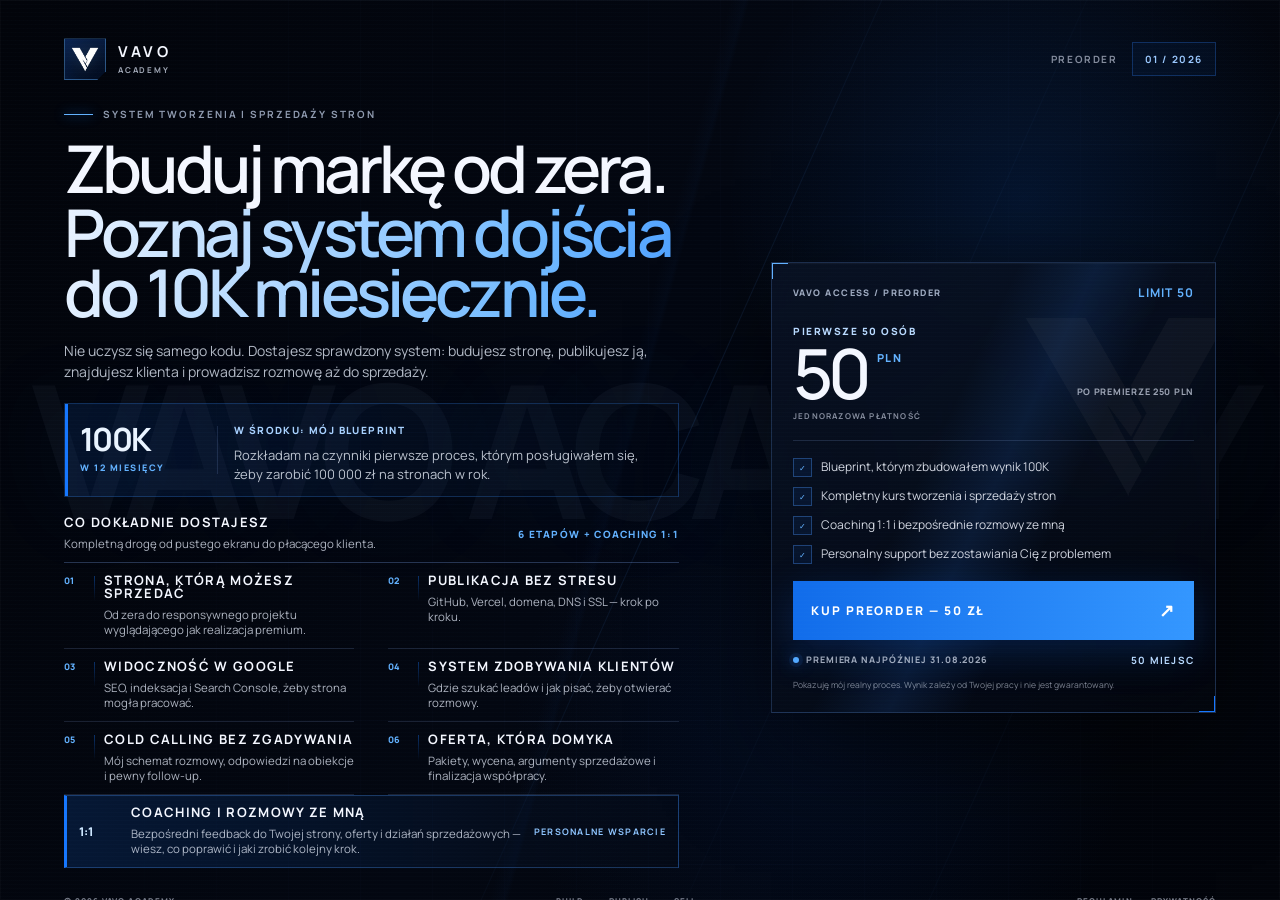
==== index.html @ e1d02b25 "Add files via upload" ====
<!DOCTYPE html>
<html lang="pl">
  <head>
    <meta charset="utf-8">
    <meta name="viewport" content="width=device-width, initial-scale=1, viewport-fit=cover">
    <meta name="theme-color" content="#02040a">
    <meta name="description" content="Zbuduj markę od zera. Kompletny system tworzenia stron, pozyskiwania klientów i sprzedaży z coachingiem 1:1.">
    <meta property="og:title" content="Vavo Academy — system tworzenia i sprzedaży stron">
    <meta property="og:description" content="Blueprint 100K, tworzenie stron, klienci, cold calling, sprzedaż oraz coaching 1:1 ze mną.">
    <meta property="og:type" content="website">
    <meta property="og:locale" content="pl_PL">
    <meta property="og:site_name" content="Vavo Academy">
    <meta property="og:url" content="https://vavoacademy.pl/">
    <meta property="og:image" content="https://vavoacademy.pl/vavo-logo-white.png">
    <link rel="canonical" href="https://vavoacademy.pl/">
    <link rel="icon" href="vavo-logo-white.png" type="image/png">
    <link rel="manifest" href="site.webmanifest">
    <link rel="preload" href="vavo-logo-white.png" as="image" type="image/png">
    <link rel="preconnect" href="https://fonts.googleapis.com">
    <link rel="preconnect" href="https://fonts.gstatic.com" crossorigin>
    <link href="https://fonts.googleapis.com/css2?family=Manrope:wght@400;500;600;700;800&family=Space+Grotesk:wght@500;600;700&display=swap" rel="stylesheet">
    <link rel="stylesheet" href="style.css?v=8">
    <title>Vavo Academy — system tworzenia i sprzedaży stron</title>
    <script type="application/ld+json">
      {
        "@context": "https://schema.org",
        "@type": "Course",
        "name": "Vavo Academy — system tworzenia i sprzedaży stron",
        "description": "Kurs tworzenia stron internetowych, publikacji, domen, SEO, pozyskiwania klientów, cold callingu i sprzedaży z coachingiem 1:1.",
        "provider": {"@type": "Organization", "name": "Vavo Academy", "url": "https://vavoacademy.pl/"},
        "offers": {
          "@type": "Offer",
          "price": "50",
          "priceCurrency": "PLN",
          "availability": "https://schema.org/LimitedAvailability",
          "url": "https://buy.stripe.com/3cIeVd1qnbiU3ey0c0dby00"
        }
      }
    </script>
  </head>
  <body>
    <main class="landing">
      <div class="bg-word" aria-hidden="true">VAVO ACADEMY</div>
      <div class="tech-grid" aria-hidden="true"></div>
      <div class="scanlines" aria-hidden="true"></div>
      <div class="beams" aria-hidden="true"><i></i><i></i><i></i></div>

      <header class="topbar enter enter-1">
        <a class="brand" href="#" aria-label="Vavo Academy — strona główna">
          <span class="brand-mark"><img src="vavo-logo-white.png" alt=""></span>
          <span class="brand-copy">
            <strong>VAVO</strong>
            <small>ACADEMY</small>
          </span>
        </a>
        <div class="edition"><span>PREORDER</span><strong>01 / 2026</strong></div>
      </header>

      <section class="hero-grid">
        <div class="hero-copy">
          <p class="eyebrow enter enter-2"><span></span> SYSTEM TWORZENIA I SPRZEDAŻY STRON</p>
          <h1 class="enter enter-3">
            Zbuduj markę od zera.
            <em>Poznaj system dojścia do 10K miesięcznie.</em>
          </h1>
          <p class="lead enter enter-4">
            Nie uczysz się samego kodu. Dostajesz sprawdzony system: budujesz stronę,
            publikujesz ją, znajdujesz klienta i prowadzisz rozmowę aż do sprzedaży.
          </p>

          <div class="blueprint enter enter-5">
            <div class="blueprint-number"><strong>100K</strong><span>W 12 MIESIĘCY</span></div>
            <div class="blueprint-copy">
              <span>W ŚRODKU: MÓJ BLUEPRINT</span>
              <p>Rozkładam na czynniki pierwsze proces, którym posługiwałem się, żeby zarobić 100 000 zł na stronach w rok.</p>
            </div>
          </div>

          <section class="curriculum enter enter-6" aria-label="Dokładny zakres kursu">
            <div class="curriculum-head">
              <div><strong>CO DOKŁADNIE DOSTAJESZ</strong><p>Kompletną drogę od pustego ekranu do płacącego klienta.</p></div>
              <span>6 ETAPÓW + COACHING 1:1</span>
            </div>
            <div class="curriculum-list">
              <article><span>01</span><div><strong>STRONA, KTÓRĄ MOŻESZ SPRZEDAĆ</strong><p>Od zera do responsywnego projektu wyglądającego jak realizacja premium.</p></div></article>
              <article><span>02</span><div><strong>PUBLIKACJA BEZ STRESU</strong><p>GitHub, Vercel, domena, DNS i SSL — krok po kroku.</p></div></article>
              <article><span>03</span><div><strong>WIDOCZNOŚĆ W GOOGLE</strong><p>SEO, indeksacja i Search Console, żeby strona mogła pracować.</p></div></article>
              <article><span>04</span><div><strong>SYSTEM ZDOBYWANIA KLIENTÓW</strong><p>Gdzie szukać leadów i jak pisać, żeby otwierać rozmowy.</p></div></article>
              <article><span>05</span><div><strong>COLD CALLING BEZ ZGADYWANIA</strong><p>Mój schemat rozmowy, odpowiedzi na obiekcje i pewny follow-up.</p></div></article>
              <article><span>06</span><div><strong>OFERTA, KTÓRA DOMYKA</strong><p>Pakiety, wycena, argumenty sprzedażowe i finalizacja współpracy.</p></div></article>
              <article class="coaching"><span>1:1</span><div><strong>COACHING I ROZMOWY ZE MNĄ</strong><p>Bezpośredni feedback do Twojej strony, oferty i działań sprzedażowych — wiesz, co poprawić i jaki zrobić kolejny krok.</p></div><b>PERSONALNE WSPARCIE</b></article>
            </div>
          </section>
        </div>

        <aside class="offer enter enter-4" aria-label="Oferta preorderowa Vavo Academy">
          <div class="offer-corner offer-corner-tl"></div>
          <div class="offer-corner offer-corner-br"></div>
          <div class="offer-head"><span>VAVO ACCESS / PREORDER</span><strong>LIMIT 50</strong></div>
          <div class="price">
            <p>PIERWSZE 50 OSÓB</p>
            <div><strong>50</strong><span>PLN</span><span class="regular-price">PO PREMIERZE 250 PLN</span></div>
            <small>JEDNORAZOWA PŁATNOŚĆ</small>
          </div>
          <ul class="included">
            <li><span>✓</span><p>Blueprint, którym zbudowałem wynik 100K</p></li>
            <li><span>✓</span><p>Kompletny kurs tworzenia i sprzedaży stron</p></li>
            <li><span>✓</span><p>Coaching 1:1 i bezpośrednie rozmowy ze mną</p></li>
            <li><span>✓</span><p>Personalny support bez zostawiania Cię z problemem</p></li>
          </ul>
          <a class="buy-button" href="https://buy.stripe.com/3cIeVd1qnbiU3ey0c0dby00" rel="noopener">
            <span>KUP PREORDER — 50 ZŁ</span><i aria-hidden="true">↗</i>
          </a>
          <div class="launch"><p><span></span> PREMIERA NAJPÓŹNIEJ 31.08.2026</p><strong>50 MIEJSC</strong></div>
          <p class="result-note">Pokazuję mój realny proces. Wynik zależy od Twojej pracy i nie jest gwarantowany.</p>
        </aside>
      </section>

      <footer class="footer enter enter-6">
        <p>© 2026 VAVO ACADEMY</p>
        <p class="footer-center">BUILD <span>·</span> PUBLISH <span>·</span> SELL</p>
        <nav aria-label="Informacje prawne">
          <a href="regulamin.html">REGULAMIN</a>
          <a href="polityka-prywatnosci.html">PRYWATNOŚĆ</a>
        </nav>
      </footer>
    </main>
  </body>
</html>
---- style.css ----
:root {
  --font-geist-sans: "Manrope";
  --font-geist-mono: "Space Grotesk";
  --black: #02040a;
  --panel: rgba(6, 12, 25, 0.76);
  --white: #f4f7ff;
  --muted: rgba(225, 233, 249, 0.58);
  --line: rgba(151, 185, 255, 0.15);
  --blue: #1677ff;
  --blue-light: #63b2ff;
  --ease: cubic-bezier(.2,.8,.2,1);
}

* { box-sizing: border-box; }

html,
body {
  width: 100%;
  min-height: 100%;
  margin: 0;
  background: var(--black);
}

body {
  overflow: hidden;
  color: var(--white);
  font-family: var(--font-geist-sans), Arial, sans-serif;
  -webkit-font-smoothing: antialiased;
}

a { color: inherit; text-decoration: none; }

.landing {
  position: relative;
  isolation: isolate;
  width: 100%;
  height: 100vh;
  height: 100svh;
  min-height: 640px;
  padding: clamp(20px, 3vw, 42px) clamp(22px, 5vw, 88px) clamp(16px, 2.4vw, 34px);
  display: grid;
  grid-template-rows: auto 1fr auto;
  overflow: hidden;
  background:
    radial-gradient(circle at 80% 22%, rgba(22,119,255,.13), transparent 24%),
    radial-gradient(circle at 64% 82%, rgba(8,61,159,.12), transparent 28%),
    linear-gradient(115deg, #02040a 0%, #030711 48%, #02040a 100%);
}

.landing::before {
  content: "";
  position: absolute;
  z-index: -3;
  inset: 0;
  opacity: .3;
  background: linear-gradient(105deg, transparent 48%, rgba(28,118,255,.09) 49%, transparent 49.3%);
}

.landing::after {
  content: "";
  position: absolute;
  z-index: 8;
  inset: 0;
  pointer-events: none;
  border: 1px solid rgba(255,255,255,.025);
}

.bg-word {
  position: absolute;
  z-index: -4;
  left: 50%;
  top: 50%;
  width: 110%;
  transform: translate(-50%,-51%);
  color: rgba(214,228,255,.038);
  font: 700 min(14.5vw, 275px)/.8 var(--font-geist-sans), sans-serif;
  letter-spacing: -.08em;
  text-align: center;
  white-space: nowrap;
  text-shadow: 0 0 90px rgba(37,124,255,.08);
  animation: bgDrift 12s ease-in-out infinite alternate;
  pointer-events: none;
}

.tech-grid,
.scanlines,
.beams {
  position: absolute;
  inset: 0;
  pointer-events: none;
}

.tech-grid {
  z-index: -5;
  opacity: .17;
  background-image:
    linear-gradient(rgba(111,161,255,.08) 1px, transparent 1px),
    linear-gradient(90deg, rgba(111,161,255,.08) 1px, transparent 1px);
  background-size: 72px 72px;
  mask-image: linear-gradient(90deg, transparent, #000 23%, #000 89%, transparent);
}

.scanlines {
  z-index: 6;
  opacity: .035;
  background: repeating-linear-gradient(0deg, transparent 0, transparent 3px, #7db7ff 4px);
}

.beams { z-index: -2; overflow: hidden; }
.beams i {
  position: absolute;
  display: block;
  width: 1px;
  height: 155%;
  top: -30%;
  background: linear-gradient(180deg, transparent, rgba(74,153,255,.6), transparent);
  transform: rotate(24deg);
  opacity: .2;
  animation: beamMove 8s linear infinite;
}
.beams i:nth-child(1) { left: 54%; }
.beams i:nth-child(2) { left: 70%; animation-delay: -3s; opacity: .1; }
.beams i:nth-child(3) { left: 89%; animation-delay: -5s; opacity: .14; }

.topbar,
.footer {
  position: relative;
  z-index: 10;
  display: flex;
  align-items: center;
  justify-content: space-between;
}

.brand {
  display: grid;
  grid-template-columns: 42px auto;
  grid-template-rows: 1fr 1fr;
  column-gap: 12px;
  align-items: center;
}

.brand-mark {
  grid-row: 1 / 3;
  width: 42px;
  height: 42px;
  display: grid;
  place-items: center;
  border: 1px solid rgba(99,178,255,.42);
  background: linear-gradient(145deg, rgba(36,116,255,.22), rgba(2,4,10,.3));
  clip-path: polygon(0 0, 100% 0, 100% 78%, 78% 100%, 0 100%);
  box-shadow: inset 0 0 22px rgba(26,113,255,.14);
}
.brand-mark img {
  width: 76%;
  height: 76%;
  object-fit: contain;
  filter: drop-shadow(0 0 8px rgba(115,185,255,.25));
}

.brand-copy { display: contents; }
.brand-copy strong { align-self: end; font-size: 15px; line-height: 1; letter-spacing: .24em; }
.brand-copy small { align-self: start; padding-top: 5px; color: rgba(225,233,249,.72); font-size: 8px; font-weight: 700; letter-spacing: .22em; }

.edition { display: flex; align-items: center; gap: 14px; font-size: 10px; font-weight: 700; letter-spacing: .16em; }
.edition span { color: var(--muted); }
.edition strong { padding: 9px 12px; border: 1px solid rgba(49,135,255,.28); background: rgba(15,76,173,.08); color: #9bc9ff; }

.hero-grid {
  position: relative;
  z-index: 4;
  align-self: center;
  width: 100%;
  max-width: 1580px;
  margin: 0 auto;
  padding: clamp(16px, 3vh, 38px) 0;
  display: grid;
  grid-template-columns: minmax(0, 1fr) minmax(370px, 445px);
  gap: clamp(45px, 7.2vw, 120px);
  align-items: center;
}

.hero-copy { max-width: 960px; }

.eyebrow {
  margin: 0 0 clamp(12px, 1.8vh, 19px);
  display: flex;
  align-items: center;
  gap: 10px;
  color: rgba(213,228,255,.67);
  font-size: 10px;
  font-weight: 700;
  letter-spacing: .19em;
}
.eyebrow span { width: 29px; height: 1px; background: var(--blue-light); box-shadow: 0 0 12px var(--blue); }

h1 {
  max-width: 920px;
  margin: 0;
  font-size: clamp(48px, 5.15vw, 83px);
  font-weight: 580;
  line-height: .91;
  letter-spacing: -.058em;
}

h1 em {
  display: block;
  margin-top: 4px;
  color: transparent;
  font-style: normal;
  background: linear-gradient(102deg, #eaf3ff 0%, #70b9ff 43%, #1677ff 78%, #82c2ff 100%);
  background-size: 180% 100%;
  background-clip: text;
  -webkit-background-clip: text;
  animation: titleShift 6s ease-in-out infinite;
}

.lead {
  max-width: 685px;
  margin: clamp(14px, 2vh, 22px) 0 0;
  color: rgba(232,239,252,.77);
  font-size: clamp(14px, .95vw, 16px);
  line-height: 1.55;
}

.blueprint {
  max-width: 770px;
  margin-top: clamp(14px, 2.2vh, 23px);
  padding: 13px 15px;
  display: grid;
  grid-template-columns: 138px 1fr;
  align-items: center;
  border: 1px solid rgba(57,141,255,.24);
  background: linear-gradient(90deg, rgba(18,80,174,.16), rgba(2,4,10,.22));
  box-shadow: inset 3px 0 0 var(--blue);
}

.blueprint-number { padding-right: 15px; border-right: 1px solid var(--line); }
.blueprint-number strong { display: block; color: #eaf4ff; font-size: 32px; line-height: .85; letter-spacing: -.05em; }
.blueprint-number span { display: block; margin-top: 7px; color: var(--blue-light); font-size: 9px; font-weight: 800; letter-spacing: .17em; }
.blueprint-copy { padding-left: 16px; }
.blueprint-copy > span { color: #a9d2ff; font-size: 10px; font-weight: 800; letter-spacing: .14em; }
.blueprint-copy p { margin: 7px 0 0; color: rgba(236,242,253,.79); font-size: 13px; line-height: 1.45; }

.curriculum {
  max-width: 820px;
  margin-top: clamp(13px, 2.1vh, 22px);
}

.curriculum-head {
  padding-bottom: 10px;
  display: flex;
  align-items: center;
  justify-content: space-between;
  gap: 15px;
  border-bottom: 1px solid rgba(132,177,255,.28);
}
.curriculum-head strong { font-size: 12px; letter-spacing: .14em; }
.curriculum-head p { margin: 5px 0 0; color: rgba(229,236,249,.66); font-size: 10.5px; line-height: 1.35; }
.curriculum-head span { color: var(--blue-light); font-size: 10px; font-weight: 800; letter-spacing: .13em; }

.curriculum-list {
  display: grid;
  grid-template-columns: repeat(2, 1fr);
  column-gap: 34px;
}

.curriculum article {
  min-height: 57px;
  padding: 11px 0 10px;
  display: grid;
  grid-template-columns: 30px 1fr;
  gap: 10px;
  align-items: start;
  border-bottom: 1px solid var(--line);
  transition: padding .3s var(--ease), border-color .3s ease;
}
.curriculum article:hover { padding-left: 7px; border-color: rgba(99,178,255,.42); }
.curriculum article > span { color: var(--blue-light); font-size: 9px; font-weight: 800; }
.curriculum article div { position: relative; }
.curriculum article div::before { content: ""; position: absolute; left: -10px; top: 2px; width: 1px; height: 25px; background: linear-gradient(var(--blue), transparent); opacity: .38; }
.curriculum strong { display: block; font-size: 13px; line-height: 1; letter-spacing: .1em; }
.curriculum p { margin: 7px 0 0; color: rgba(229,236,249,.75); font-size: 11.5px; line-height: 1.35; }

.curriculum .coaching {
  grid-column: 1 / -1;
  min-height: 62px;
  grid-template-columns: 42px minmax(0,1fr) auto;
  align-items: center;
  padding: 10px 12px;
  border: 1px solid rgba(78,154,255,.3);
  border-left: 3px solid var(--blue);
  background: linear-gradient(90deg, rgba(18,94,207,.2), rgba(4,9,19,.14));
}
.curriculum .coaching:hover { padding-left: 18px; }
.curriculum .coaching > span { color: #cde7ff; font-size: 12px; }
.curriculum .coaching div::before { display: none; }
.curriculum .coaching p { max-width: 575px; }
.curriculum .coaching b { color: #8fc5ff; font-size: 9px; letter-spacing: .14em; white-space: nowrap; }

.offer {
  position: relative;
  width: 100%;
  padding: 21px;
  overflow: hidden;
  border: 1px solid rgba(103,164,255,.23);
  background: linear-gradient(145deg, rgba(9,18,36,.89), rgba(3,6,14,.75));
  box-shadow: 0 38px 100px rgba(0,0,0,.52), inset 0 1px 0 rgba(255,255,255,.035);
  backdrop-filter: blur(22px);
}

.offer::before {
  content: "";
  position: absolute;
  inset: -50% -30%;
  background: linear-gradient(115deg, transparent 43%, rgba(47,133,255,.12) 50%, transparent 57%);
  animation: cardScan 6s ease-in-out infinite;
  pointer-events: none;
}

.offer::after {
  content: "";
  position: absolute;
  z-index: -1;
  right: -27px;
  top: 29px;
  width: 230px;
  height: 230px;
  background: url("vavo-logo-white.png") center / contain no-repeat;
  opacity: .035;
  filter: drop-shadow(0 0 28px rgba(71,151,255,.55));
}

.offer-corner { position: absolute; width: 17px; height: 17px; }
.offer-corner-tl { left: -1px; top: -1px; border-left: 2px solid var(--blue-light); border-top: 2px solid var(--blue-light); }
.offer-corner-br { right: -1px; bottom: -1px; border-right: 2px solid var(--blue); border-bottom: 2px solid var(--blue); }

.offer-head { position: relative; display: flex; align-items: center; justify-content: space-between; gap: 12px; }
.offer-head span { color: rgba(218,232,255,.72); font-size: 9px; font-weight: 800; letter-spacing: .16em; }
.offer-head strong { color: var(--blue-light); font-size: 12px; letter-spacing: .1em; }

.price { position: relative; margin-top: 23px; padding-bottom: 19px; border-bottom: 1px solid var(--line); }
.price > p { margin: 0 0 8px; color: #b9daff; font-size: 10px; font-weight: 800; letter-spacing: .15em; }
.price > div { display: flex; align-items: flex-start; }
.price div > strong { font-size: clamp(67px, 5.4vw, 88px); font-weight: 540; line-height: .78; letter-spacing: -.075em; }
.price div > span { margin: 4px 0 0 10px; color: var(--blue-light); font-size: 11px; font-weight: 800; letter-spacing: .13em; }
.price .regular-price { align-self: flex-end; margin: 0 0 2px auto; color: rgba(225,233,249,.67); font-size: 9px; font-weight: 750; letter-spacing: .08em; }
.price > small { display: block; margin-top: 10px; color: rgba(225,233,249,.58); font-size: 8px; font-weight: 700; letter-spacing: .15em; }

.included { position: relative; margin: 17px 0; padding: 0; display: grid; gap: 10px; list-style: none; }
.included li { display: grid; grid-template-columns: 19px 1fr; align-items: center; gap: 9px; }
.included li > span { width: 19px; height: 19px; display: grid; place-items: center; border: 1px solid rgba(74,151,255,.35); background: rgba(22,119,255,.08); color: var(--blue-light); font-size: 8px; }
.included p { margin: 0; color: rgba(239,244,253,.87); font-size: 12px; line-height: 1.4; }

.buy-button {
  position: relative;
  min-height: 59px;
  padding: 0 18px;
  display: flex;
  align-items: center;
  justify-content: space-between;
  overflow: hidden;
  background: linear-gradient(95deg, #116cea, #3497ff);
  box-shadow: 0 12px 42px rgba(16,105,239,.22);
  color: white;
  font-size: 12px;
  font-weight: 800;
  letter-spacing: .16em;
  transition: transform .3s var(--ease), box-shadow .3s ease;
}
.buy-button::before { content: ""; position: absolute; inset: 0; background: linear-gradient(110deg, transparent 25%, rgba(255,255,255,.42) 48%, transparent 68%); transform: translateX(-130%); animation: buttonShine 4s 2.8s ease-in-out infinite; }
.buy-button span,
.buy-button i { position: relative; z-index: 1; }
.buy-button i { font-style: normal; font-size: 18px; transition: transform .3s var(--ease); }
.buy-button:hover,
.buy-button:focus-visible { transform: translateY(-2px); box-shadow: 0 17px 50px rgba(16,105,239,.35); outline: none; }
.buy-button:hover i { transform: translate(3px,-3px); }

.launch { position: relative; margin-top: 13px; display: flex; align-items: center; justify-content: space-between; gap: 12px; }
.launch p { margin: 0; display: flex; align-items: center; gap: 7px; color: rgba(225,233,249,.7); font-size: 9px; font-weight: 750; letter-spacing: .1em; }
.launch p span { width: 6px; height: 6px; border-radius: 50%; background: #53a9ff; box-shadow: 0 0 0 4px rgba(45,136,255,.09), 0 0 16px rgba(45,136,255,.7); animation: livePulse 1.7s ease-in-out infinite; }
.launch > strong { color: #b8daff; font-size: 10px; letter-spacing: .12em; }
.result-note { position: relative; margin: 12px 0 0; color: rgba(225,233,249,.55); font-size: 8.5px; line-height: 1.45; }

.footer { color: rgba(225,233,249,.57); font-size: 8px; font-weight: 750; letter-spacing: .13em; }
.footer p { margin: 0; }
.footer-center span { margin: 0 8px; color: #4a9cff; }
.footer nav { display: flex; gap: 18px; }
.footer a { transition: color .25s ease; }
.footer a:hover { color: #a9d2ff; }

.enter { opacity: 0; transform: translateY(18px); animation: enter .9s var(--ease) forwards; }
.enter-1 { animation-delay: .04s; }
.enter-2 { animation-delay: .1s; }
.enter-3 { animation-delay: .16s; }
.enter-4 { animation-delay: .22s; }
.enter-5 { animation-delay: .28s; }
.enter-6 { animation-delay: .34s; }

@keyframes enter { to { opacity: 1; transform: translateY(0); } }
@keyframes bgDrift { to { transform: translate(-49%,-52%) scale(1.02); } }
@keyframes beamMove { 50% { transform: translateX(60px) rotate(24deg); opacity: .34; } }
@keyframes titleShift { 50% { background-position: 100% 0; } }
@keyframes cardScan { 0%,35% { transform: translateX(-45%); } 75%,100% { transform: translateX(45%); } }
@keyframes buttonShine { 0%,55% { transform: translateX(-130%); } 82%,100% { transform: translateX(130%); } }
@keyframes livePulse { 50% { transform: scale(.72); opacity: .48; } }

@media (max-width: 1080px) {
  .hero-grid { grid-template-columns: minmax(0,1fr) minmax(340px,400px); gap: 40px; }
  h1 { font-size: clamp(46px,5.5vw,67px); }
}

@media (max-width: 760px) {
  body { overflow: hidden; }
  .landing { min-height: 620px; padding: 15px 15px 10px; }
  .bg-word { top: 43%; font-size: 25vw; white-space: normal; line-height: .72; }
  .tech-grid { background-size: 46px 46px; }
  .brand { grid-template-columns: 32px auto; column-gap: 8px; }
  .brand-mark { width: 32px; height: 32px; font-size: 16px; }
  .brand-copy strong { font-size: 12px; }
  .brand-copy small { padding-top: 3px; font-size: 5px; }
  .edition { font-size: 6px; gap: 7px; }
  .edition span { display: none; }
  .edition strong { padding: 6px 7px; }
  .hero-grid { align-self: stretch; padding: 7px 0 6px; grid-template-columns: 1fr; grid-template-rows: minmax(0,1fr) auto; gap: 7px; }
  .hero-copy { align-self: center; }
  .eyebrow { margin-bottom: 6px; gap: 7px; font-size: 5px; }
  .eyebrow span { width: 17px; }
  h1 { max-width: 590px; font-size: clamp(31px,8.9vw,43px); line-height: .92; }
  h1 em { margin-top: 2px; }
  .lead { margin-top: 7px; font-size: 8px; line-height: 1.35; }
  .blueprint { margin-top: 7px; padding: 6px 8px; grid-template-columns: 83px 1fr; box-shadow: inset 2px 0 0 var(--blue); }
  .blueprint-number { padding-right: 8px; }
  .blueprint-number strong { font-size: 22px; }
  .blueprint-number span { margin-top: 4px; font-size: 4px; }
  .blueprint-copy { padding-left: 9px; }
  .blueprint-copy > span { font-size: 4px; }
  .blueprint-copy p { margin-top: 3px; font-size: 6px; line-height: 1.3; }
  .curriculum { margin-top: 7px; }
  .curriculum-head { padding-bottom: 5px; }
  .curriculum-head strong { font-size: 6px; }
  .curriculum-head p { margin-top: 3px; font-size: 5px; }
  .curriculum-head span { font-size: 5px; }
  .curriculum-list { column-gap: 13px; }
  .curriculum article { min-height: 42px; padding: 6px 0 5px; grid-template-columns: 17px 1fr; gap: 5px; }
  .curriculum article > span { font-size: 5px; }
  .curriculum article div::before { left: -5px; height: 17px; }
  .curriculum strong { font-size: 6px; }
  .curriculum p { margin-top: 4px; font-size: 5px; }
  .curriculum .coaching { min-height: 34px; padding: 5px 6px; grid-template-columns: 25px 1fr auto; }
  .curriculum .coaching:hover { padding-left: 8px; }
  .curriculum .coaching > span { font-size: 6px; }
  .curriculum .coaching p { margin-top: 3px; font-size: 5px; line-height: 1.25; }
  .curriculum .coaching b { font-size: 4px; }
  .offer { padding: 10px; display: grid; grid-template-columns: 91px 1fr; grid-template-rows: auto auto auto; column-gap: 10px; }
  .offer-head { grid-column: 1 / 3; margin-bottom: 6px; }
  .offer-head span { font-size: 5px; }
  .offer-head strong { font-size: 7px; }
  .price { grid-row: 2 / 4; margin: 0; padding: 3px 9px 0 0; border-right: 1px solid var(--line); border-bottom: 0; }
  .price > p { margin-bottom: 4px; font-size: 5px; }
  .price div > strong { font-size: 46px; }
  .price div > span { margin: 2px 0 0 4px; font-size: 6px; }
  .price .regular-price { display: none; }
  .price > small { margin-top: 5px; font-size: 4px; }
  .included { margin: 0 0 6px; gap: 4px; }
  .included li { grid-template-columns: 12px 1fr; gap: 5px; }
  .included li > span { width: 12px; height: 12px; font-size: 5px; }
  .included p { font-size: 5px; }
  .buy-button { min-height: 35px; padding: 0 9px; font-size: 6px; }
  .buy-button i { font-size: 13px; }
  .launch { grid-column: 1 / 3; margin-top: 7px; }
  .launch p { font-size: 4px; }
  .launch > strong { font-size: 5px; }
  .result-note { display: none; }
  .footer { font-size: 4px; }
  .footer-center { display: none; }
  .footer nav { gap: 10px; }
}

@media (max-width: 380px) {
  .landing { padding-left: 11px; padding-right: 11px; }
  h1 { font-size: 30px; }
  .lead { font-size: 7px; }
}

@media (max-height: 700px) and (min-width: 761px) {
  .landing { padding-top: 19px; padding-bottom: 14px; }
  .hero-grid { padding: 10px 0; }
  h1 { font-size: clamp(43px,4.8vw,62px); }
  .lead { margin-top: 10px; }
  .blueprint { margin-top: 10px; padding-top: 9px; padding-bottom: 9px; }
  .curriculum { margin-top: 9px; }
  .curriculum article { min-height: 47px; padding-top: 7px; padding-bottom: 7px; }
  .offer { padding: 17px; }
  .price { margin-top: 15px; padding-bottom: 13px; }
  .price div > strong { font-size: 66px; }
  .included { margin: 12px 0; gap: 7px; }
  .buy-button { min-height: 49px; }
}

@media (prefers-reduced-motion: reduce) {
  *, *::before, *::after { animation-duration: .01ms !important; animation-iteration-count: 1 !important; transition-duration: .01ms !important; }
  .enter { opacity: 1; transform: none; }
}
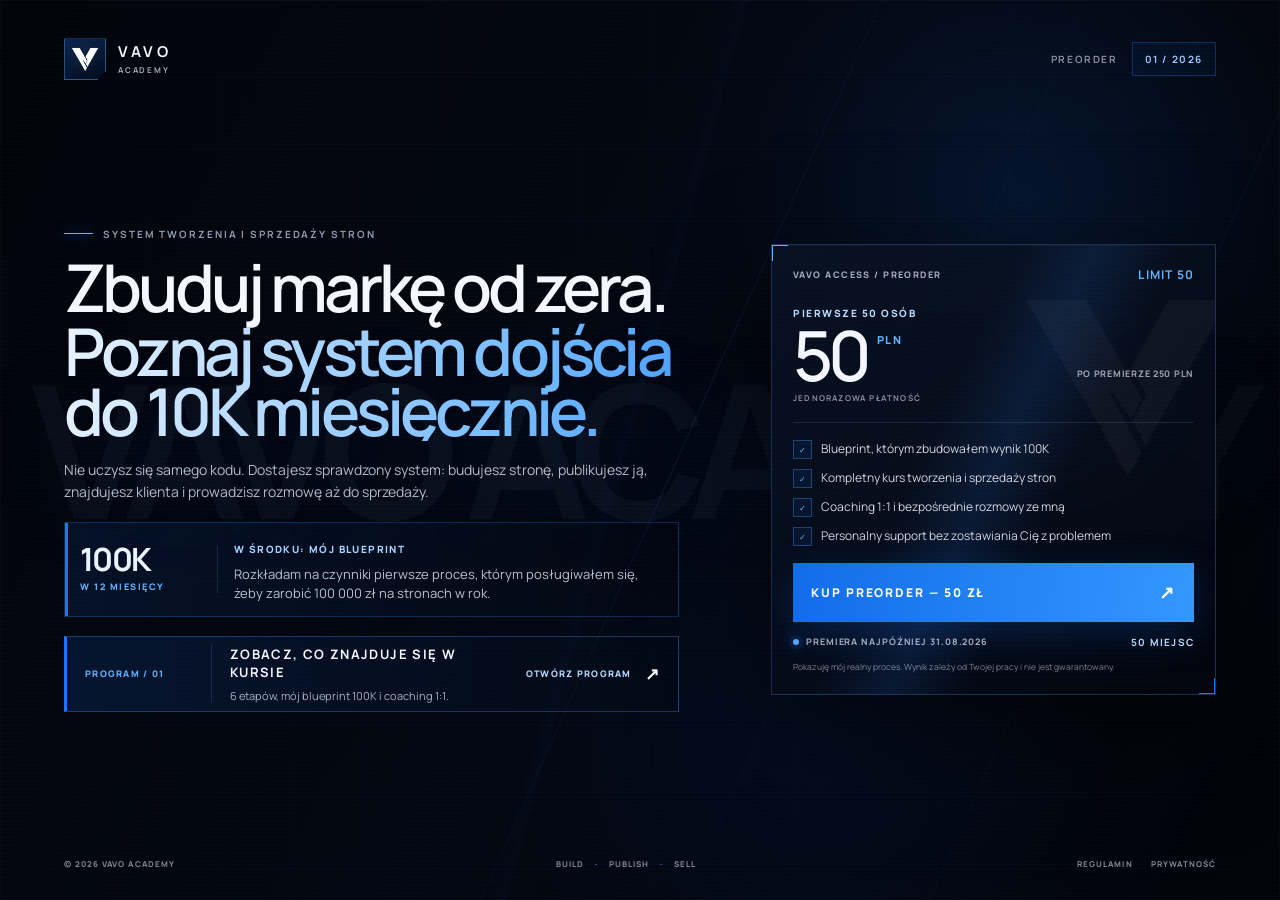
==== commit c98bdfca: "Add files via upload" ====
--- a/index.html
+++ b/index.html
@@ -19,7 +19,8 @@
     <link rel="preconnect" href="https://fonts.googleapis.com">
     <link rel="preconnect" href="https://fonts.gstatic.com" crossorigin>
     <link href="https://fonts.googleapis.com/css2?family=Manrope:wght@400;500;600;700;800&family=Space+Grotesk:wght@500;600;700&display=swap" rel="stylesheet">
-    <link rel="stylesheet" href="style.css?v=8">
+    <link rel="stylesheet" href="style.css?v=9">
+    <script src="script.js?v=1" defer></script>
     <title>Vavo Academy — system tworzenia i sprzedaży stron</title>
     <script type="application/ld+json">
       {
@@ -39,6 +40,12 @@
     </script>
   </head>
   <body>
+    <div class="intro-screen" aria-hidden="true">
+      <div class="intro-screen__logo"><img src="vavo-logo-white.png" alt=""></div>
+      <p>VAVO <span>ACADEMY</span></p>
+      <small>BUILD · PUBLISH · SELL</small>
+    </div>
+
     <main class="landing">
       <div class="bg-word" aria-hidden="true">VAVO ACADEMY</div>
       <div class="tech-grid" aria-hidden="true"></div>
@@ -76,21 +83,11 @@
             </div>
           </div>
 
-          <section class="curriculum enter enter-6" aria-label="Dokładny zakres kursu">
-            <div class="curriculum-head">
-              <div><strong>CO DOKŁADNIE DOSTAJESZ</strong><p>Kompletną drogę od pustego ekranu do płacącego klienta.</p></div>
-              <span>6 ETAPÓW + COACHING 1:1</span>
-            </div>
-            <div class="curriculum-list">
-              <article><span>01</span><div><strong>STRONA, KTÓRĄ MOŻESZ SPRZEDAĆ</strong><p>Od zera do responsywnego projektu wyglądającego jak realizacja premium.</p></div></article>
-              <article><span>02</span><div><strong>PUBLIKACJA BEZ STRESU</strong><p>GitHub, Vercel, domena, DNS i SSL — krok po kroku.</p></div></article>
-              <article><span>03</span><div><strong>WIDOCZNOŚĆ W GOOGLE</strong><p>SEO, indeksacja i Search Console, żeby strona mogła pracować.</p></div></article>
-              <article><span>04</span><div><strong>SYSTEM ZDOBYWANIA KLIENTÓW</strong><p>Gdzie szukać leadów i jak pisać, żeby otwierać rozmowy.</p></div></article>
-              <article><span>05</span><div><strong>COLD CALLING BEZ ZGADYWANIA</strong><p>Mój schemat rozmowy, odpowiedzi na obiekcje i pewny follow-up.</p></div></article>
-              <article><span>06</span><div><strong>OFERTA, KTÓRA DOMYKA</strong><p>Pakiety, wycena, argumenty sprzedażowe i finalizacja współpracy.</p></div></article>
-              <article class="coaching"><span>1:1</span><div><strong>COACHING I ROZMOWY ZE MNĄ</strong><p>Bezpośredni feedback do Twojej strony, oferty i działań sprzedażowych — wiesz, co poprawić i jaki zrobić kolejny krok.</p></div><b>PERSONALNE WSPARCIE</b></article>
-            </div>
-          </section>
+          <button class="program-trigger enter enter-6" type="button" data-program-open aria-haspopup="dialog" aria-controls="course-program">
+            <span class="program-trigger__index">PROGRAM / 01</span>
+            <span class="program-trigger__copy"><strong>ZOBACZ, CO ZNAJDUJE SIĘ W KURSIE</strong><small>6 etapów, mój blueprint 100K i coaching 1:1.</small></span>
+            <span class="program-trigger__action">OTWÓRZ PROGRAM <i aria-hidden="true">↗</i></span>
+          </button>
         </div>
 
         <aside class="offer enter enter-4" aria-label="Oferta preorderowa Vavo Academy">
@@ -125,5 +122,38 @@
         </nav>
       </footer>
     </main>
+
+    <div class="program-modal" id="course-program" role="dialog" aria-modal="true" aria-labelledby="program-title" aria-hidden="true" inert>
+      <button class="program-modal__backdrop" type="button" data-program-close aria-label="Zamknij program kursu"></button>
+      <section class="program-panel">
+        <header class="program-panel__head">
+          <div>
+            <p>VAVO ACADEMY / PEŁNY PROGRAM</p>
+            <h2 id="program-title">Od pierwszej strony<br>do pierwszej sprzedaży.</h2>
+          </div>
+          <button class="program-panel__close" type="button" data-program-close aria-label="Zamknij program">×</button>
+        </header>
+
+        <div class="program-grid">
+          <article><span>01</span><div><strong>STRONA, KTÓRĄ MOŻESZ SPRZEDAĆ</strong><p>Od pustego ekranu do responsywnego projektu wyglądającego jak realizacja premium.</p></div></article>
+          <article><span>02</span><div><strong>PUBLIKACJA BEZ STRESU</strong><p>GitHub, Vercel, domena, DNS i SSL — wszystko podłączysz krok po kroku.</p></div></article>
+          <article><span>03</span><div><strong>WIDOCZNOŚĆ W GOOGLE</strong><p>SEO, indeksacja i Search Console, żeby gotowa strona mogła pracować.</p></div></article>
+          <article><span>04</span><div><strong>SYSTEM ZDOBYWANIA KLIENTÓW</strong><p>Dowiesz się, gdzie szukać leadów i jak pisać, żeby otwierać rozmowy.</p></div></article>
+          <article><span>05</span><div><strong>COLD CALLING BEZ ZGADYWANIA</strong><p>Dostajesz mój schemat rozmowy, odpowiedzi na obiekcje i skuteczny follow-up.</p></div></article>
+          <article><span>06</span><div><strong>OFERTA, KTÓRA DOMYKA</strong><p>Pakiety, wycena, argumenty sprzedażowe i finalizacja współpracy z klientem.</p></div></article>
+        </div>
+
+        <article class="program-coaching">
+          <span>1:1</span>
+          <div><strong>COACHING I BEZPOŚREDNIE ROZMOWY ZE MNĄ</strong><p>Dostajesz personalny feedback do swojej strony, oferty i działań sprzedażowych. Powiem Ci konkretnie, co poprawić i jaki zrobić kolejny krok.</p></div>
+          <b>PERSONALNE WSPARCIE</b>
+        </article>
+
+        <footer class="program-panel__foot">
+          <p>To nie zbiór przypadkowych lekcji. To kompletny proces, który przeprowadzi Cię od zera do gotowej oferty i rozmowy z klientem.</p>
+          <a href="https://buy.stripe.com/3cIeVd1qnbiU3ey0c0dby00" rel="noopener">KUP PREORDER — 50 ZŁ <span>↗</span></a>
+        </footer>
+      </section>
+    </div>
   </body>
 </html>
--- a/style.css
+++ b/style.css
@@ -27,6 +27,8 @@
   font-family: var(--font-geist-sans), Arial, sans-serif;
   -webkit-font-smoothing: antialiased;
 }
+
+body.modal-open { overflow: hidden; }
 
 a { color: inherit; text-decoration: none; }
 
@@ -241,61 +243,101 @@
 .blueprint-copy > span { color: #a9d2ff; font-size: 10px; font-weight: 800; letter-spacing: .14em; }
 .blueprint-copy p { margin: 7px 0 0; color: rgba(236,242,253,.79); font-size: 13px; line-height: 1.45; }
 
-.curriculum {
-  max-width: 820px;
+.program-trigger {
+  position: relative;
+  width: 100%;
+  max-width: 770px;
+  min-height: 76px;
   margin-top: clamp(13px, 2.1vh, 22px);
-}
-
-.curriculum-head {
-  padding-bottom: 10px;
-  display: flex;
-  align-items: center;
-  justify-content: space-between;
-  gap: 15px;
-  border-bottom: 1px solid rgba(132,177,255,.28);
-}
-.curriculum-head strong { font-size: 12px; letter-spacing: .14em; }
-.curriculum-head p { margin: 5px 0 0; color: rgba(229,236,249,.66); font-size: 10.5px; line-height: 1.35; }
-.curriculum-head span { color: var(--blue-light); font-size: 10px; font-weight: 800; letter-spacing: .13em; }
-
-.curriculum-list {
-  display: grid;
-  grid-template-columns: repeat(2, 1fr);
-  column-gap: 34px;
-}
-
-.curriculum article {
-  min-height: 57px;
-  padding: 11px 0 10px;
-  display: grid;
-  grid-template-columns: 30px 1fr;
-  gap: 10px;
-  align-items: start;
-  border-bottom: 1px solid var(--line);
-  transition: padding .3s var(--ease), border-color .3s ease;
-}
-.curriculum article:hover { padding-left: 7px; border-color: rgba(99,178,255,.42); }
-.curriculum article > span { color: var(--blue-light); font-size: 9px; font-weight: 800; }
-.curriculum article div { position: relative; }
-.curriculum article div::before { content: ""; position: absolute; left: -10px; top: 2px; width: 1px; height: 25px; background: linear-gradient(var(--blue), transparent); opacity: .38; }
-.curriculum strong { display: block; font-size: 13px; line-height: 1; letter-spacing: .1em; }
-.curriculum p { margin: 7px 0 0; color: rgba(229,236,249,.75); font-size: 11.5px; line-height: 1.35; }
-
-.curriculum .coaching {
-  grid-column: 1 / -1;
-  min-height: 62px;
-  grid-template-columns: 42px minmax(0,1fr) auto;
-  align-items: center;
-  padding: 10px 12px;
-  border: 1px solid rgba(78,154,255,.3);
+  padding: 0 18px;
+  display: grid;
+  grid-template-columns: 108px minmax(0,1fr) auto;
+  align-items: center;
+  gap: 18px;
+  overflow: hidden;
+  border: 1px solid rgba(77,151,255,.31);
   border-left: 3px solid var(--blue);
-  background: linear-gradient(90deg, rgba(18,94,207,.2), rgba(4,9,19,.14));
-}
-.curriculum .coaching:hover { padding-left: 18px; }
-.curriculum .coaching > span { color: #cde7ff; font-size: 12px; }
-.curriculum .coaching div::before { display: none; }
-.curriculum .coaching p { max-width: 575px; }
-.curriculum .coaching b { color: #8fc5ff; font-size: 9px; letter-spacing: .14em; white-space: nowrap; }
+  background: linear-gradient(90deg, rgba(15,74,166,.22), rgba(3,8,18,.32));
+  color: var(--white);
+  font-family: inherit;
+  text-align: left;
+  cursor: pointer;
+  transition: border-color .3s ease, background .3s ease, transform .3s var(--ease), box-shadow .3s ease;
+}
+.program-trigger::before {
+  content: "";
+  position: absolute;
+  inset: 0;
+  background: linear-gradient(110deg, transparent 35%, rgba(76,158,255,.13), transparent 65%);
+  transform: translateX(-100%);
+  transition: transform .65s var(--ease);
+}
+.program-trigger:hover,
+.program-trigger:focus-visible { transform: translateY(-2px); border-color: rgba(91,171,255,.62); background: linear-gradient(90deg, rgba(18,91,205,.31), rgba(3,8,18,.4)); box-shadow: 0 18px 45px rgba(0,0,0,.28); outline: none; }
+.program-trigger:hover::before,
+.program-trigger:focus-visible::before { transform: translateX(100%); }
+.program-trigger__index { position: relative; color: var(--blue-light); font-size: 9px; font-weight: 800; letter-spacing: .14em; }
+.program-trigger__copy { position: relative; padding-left: 18px; border-left: 1px solid var(--line); }
+.program-trigger__copy strong { display: block; font-size: 13px; letter-spacing: .105em; }
+.program-trigger__copy small { display: block; margin-top: 7px; color: rgba(231,239,252,.72); font-size: 11px; }
+.program-trigger__action { position: relative; display: flex; align-items: center; gap: 13px; color: #b9dcff; font-size: 9px; font-weight: 800; letter-spacing: .14em; white-space: nowrap; }
+.program-trigger__action i { color: white; font-size: 17px; font-style: normal; transition: transform .3s var(--ease); }
+.program-trigger:hover .program-trigger__action i { transform: translate(3px,-3px); }
+
+.program-modal {
+  position: fixed;
+  z-index: 90;
+  inset: 0;
+  padding: 32px;
+  display: grid;
+  place-items: center;
+  visibility: hidden;
+  opacity: 0;
+  transition: opacity .35s ease, visibility 0s .35s;
+}
+.program-modal.is-open { visibility: visible; opacity: 1; transition-delay: 0s; }
+.program-modal__backdrop { position: absolute; inset: 0; border: 0; background: rgba(0,3,10,.84); backdrop-filter: blur(13px); cursor: default; }
+.program-panel {
+  position: relative;
+  width: min(990px, 100%);
+  max-height: min(820px, 90vh);
+  padding: clamp(24px, 3vw, 42px);
+  overflow: auto;
+  border: 1px solid rgba(84,159,255,.34);
+  background:
+    radial-gradient(circle at 90% 0, rgba(27,115,240,.16), transparent 30%),
+    linear-gradient(145deg, rgba(8,18,37,.98), rgba(2,6,14,.98));
+  box-shadow: 0 50px 150px rgba(0,0,0,.7), inset 0 1px 0 rgba(255,255,255,.04);
+  transform: translateY(26px) scale(.97);
+  opacity: 0;
+  transition: transform .45s var(--ease), opacity .35s ease;
+}
+.program-panel::before,
+.program-panel::after { content: ""; position: absolute; width: 24px; height: 24px; pointer-events: none; }
+.program-panel::before { left: -1px; top: -1px; border-left: 2px solid var(--blue-light); border-top: 2px solid var(--blue-light); }
+.program-panel::after { right: -1px; bottom: -1px; border-right: 2px solid var(--blue); border-bottom: 2px solid var(--blue); }
+.program-modal.is-open .program-panel { transform: translateY(0) scale(1); opacity: 1; }
+.program-panel__head { display: flex; align-items: flex-start; justify-content: space-between; gap: 30px; padding-bottom: 24px; border-bottom: 1px solid rgba(126,174,255,.2); }
+.program-panel__head p { margin: 0 0 12px; color: var(--blue-light); font-size: 9px; font-weight: 800; letter-spacing: .18em; }
+.program-panel__head h2 { margin: 0; font-size: clamp(36px, 4.2vw, 58px); font-weight: 570; line-height: .95; letter-spacing: -.045em; }
+.program-panel__close { width: 44px; height: 44px; flex: 0 0 auto; display: grid; place-items: center; border: 1px solid rgba(112,170,255,.28); background: rgba(10,38,80,.28); color: white; font: 300 29px/1 Arial,sans-serif; cursor: pointer; transition: background .25s ease, border-color .25s ease, transform .25s ease; }
+.program-panel__close:hover,
+.program-panel__close:focus-visible { background: rgba(25,98,200,.36); border-color: rgba(112,183,255,.65); transform: rotate(4deg); outline: none; }
+.program-grid { display: grid; grid-template-columns: repeat(2,1fr); gap: 0 38px; }
+.program-grid article { min-height: 93px; padding: 19px 0; display: grid; grid-template-columns: 38px 1fr; gap: 13px; border-bottom: 1px solid var(--line); }
+.program-grid article > span { color: var(--blue-light); font-size: 9px; font-weight: 800; }
+.program-grid strong,
+.program-coaching strong { display: block; font-size: 13px; line-height: 1.1; letter-spacing: .09em; }
+.program-grid p,
+.program-coaching p { margin: 8px 0 0; color: rgba(229,237,251,.72); font-size: 11.5px; line-height: 1.45; }
+.program-coaching { margin-top: 22px; padding: 17px 18px; display: grid; grid-template-columns: 50px minmax(0,1fr) auto; align-items: center; gap: 13px; border: 1px solid rgba(78,154,255,.34); border-left: 3px solid var(--blue); background: linear-gradient(90deg, rgba(18,94,207,.22), rgba(4,9,19,.18)); }
+.program-coaching > span { color: #cde7ff; font-size: 13px; font-weight: 800; }
+.program-coaching p { max-width: 630px; }
+.program-coaching b { color: #8fc5ff; font-size: 9px; letter-spacing: .14em; white-space: nowrap; }
+.program-panel__foot { margin-top: 23px; display: grid; grid-template-columns: minmax(0,1fr) auto; align-items: center; gap: 30px; }
+.program-panel__foot p { max-width: 610px; margin: 0; color: rgba(231,239,252,.7); font-size: 12px; line-height: 1.5; }
+.program-panel__foot a { min-height: 50px; padding: 0 18px; display: flex; align-items: center; gap: 22px; background: linear-gradient(95deg,#116cea,#3497ff); color: white; font-size: 10px; font-weight: 800; letter-spacing: .13em; white-space: nowrap; }
+.program-panel__foot a span { font-size: 16px; }
 
 .offer {
   position: relative;
@@ -388,13 +430,32 @@
 .footer a { transition: color .25s ease; }
 .footer a:hover { color: #a9d2ff; }
 
+.intro-screen {
+  position: fixed;
+  z-index: 120;
+  inset: 0;
+  display: grid;
+  place-content: center;
+  justify-items: center;
+  background:
+    radial-gradient(circle at 50% 46%, rgba(28,113,231,.12), transparent 27%),
+    #02040a;
+  pointer-events: none;
+  animation: introScreenOut .68s 1.42s var(--ease) forwards;
+}
+.intro-screen__logo { width: clamp(108px, 11vw, 158px); aspect-ratio: 1; opacity: 0; transform: scale(.7) translateY(14px); animation: introLogoIn .9s .1s var(--ease) forwards; }
+.intro-screen__logo img { width: 100%; height: 100%; object-fit: contain; filter: drop-shadow(0 0 35px rgba(71,151,255,.25)); }
+.intro-screen p { margin: 2px 0 0; color: rgba(239,246,255,.96); font: 700 11px/1 var(--font-geist-mono),sans-serif; letter-spacing: .31em; opacity: 0; transform: translateY(8px); animation: introCopyIn .55s .55s ease forwards; }
+.intro-screen p span { color: var(--blue-light); }
+.intro-screen small { margin-top: 13px; color: rgba(213,227,249,.38); font: 600 7px/1 var(--font-geist-mono),sans-serif; letter-spacing: .22em; opacity: 0; animation: introCopyIn .5s .72s ease forwards; }
+
 .enter { opacity: 0; transform: translateY(18px); animation: enter .9s var(--ease) forwards; }
-.enter-1 { animation-delay: .04s; }
-.enter-2 { animation-delay: .1s; }
-.enter-3 { animation-delay: .16s; }
-.enter-4 { animation-delay: .22s; }
-.enter-5 { animation-delay: .28s; }
-.enter-6 { animation-delay: .34s; }
+.enter-1 { animation-delay: 1.28s; }
+.enter-2 { animation-delay: 1.35s; }
+.enter-3 { animation-delay: 1.42s; }
+.enter-4 { animation-delay: 1.49s; }
+.enter-5 { animation-delay: 1.56s; }
+.enter-6 { animation-delay: 1.63s; }
 
 @keyframes enter { to { opacity: 1; transform: translateY(0); } }
 @keyframes bgDrift { to { transform: translate(-49%,-52%) scale(1.02); } }
@@ -403,6 +464,9 @@
 @keyframes cardScan { 0%,35% { transform: translateX(-45%); } 75%,100% { transform: translateX(45%); } }
 @keyframes buttonShine { 0%,55% { transform: translateX(-130%); } 82%,100% { transform: translateX(130%); } }
 @keyframes livePulse { 50% { transform: scale(.72); opacity: .48; } }
+@keyframes introLogoIn { to { opacity: 1; transform: scale(1) translateY(0); } }
+@keyframes introCopyIn { to { opacity: 1; transform: translateY(0); } }
+@keyframes introScreenOut { to { opacity: 0; visibility: hidden; transform: scale(1.035); } }
 
 @media (max-width: 1080px) {
   .hero-grid { grid-template-columns: minmax(0,1fr) minmax(340px,400px); gap: 40px; }
@@ -435,22 +499,13 @@
   .blueprint-copy { padding-left: 9px; }
   .blueprint-copy > span { font-size: 4px; }
   .blueprint-copy p { margin-top: 3px; font-size: 6px; line-height: 1.3; }
-  .curriculum { margin-top: 7px; }
-  .curriculum-head { padding-bottom: 5px; }
-  .curriculum-head strong { font-size: 6px; }
-  .curriculum-head p { margin-top: 3px; font-size: 5px; }
-  .curriculum-head span { font-size: 5px; }
-  .curriculum-list { column-gap: 13px; }
-  .curriculum article { min-height: 42px; padding: 6px 0 5px; grid-template-columns: 17px 1fr; gap: 5px; }
-  .curriculum article > span { font-size: 5px; }
-  .curriculum article div::before { left: -5px; height: 17px; }
-  .curriculum strong { font-size: 6px; }
-  .curriculum p { margin-top: 4px; font-size: 5px; }
-  .curriculum .coaching { min-height: 34px; padding: 5px 6px; grid-template-columns: 25px 1fr auto; }
-  .curriculum .coaching:hover { padding-left: 8px; }
-  .curriculum .coaching > span { font-size: 6px; }
-  .curriculum .coaching p { margin-top: 3px; font-size: 5px; line-height: 1.25; }
-  .curriculum .coaching b { font-size: 4px; }
+  .program-trigger { min-height: 46px; margin-top: 7px; padding: 0 8px; grid-template-columns: 54px 1fr auto; gap: 7px; }
+  .program-trigger__index { font-size: 4px; }
+  .program-trigger__copy { padding-left: 7px; }
+  .program-trigger__copy strong { font-size: 6px; }
+  .program-trigger__copy small { margin-top: 4px; font-size: 5px; }
+  .program-trigger__action { gap: 5px; font-size: 4px; }
+  .program-trigger__action i { font-size: 11px; }
   .offer { padding: 10px; display: grid; grid-template-columns: 91px 1fr; grid-template-rows: auto auto auto; column-gap: 10px; }
   .offer-head { grid-column: 1 / 3; margin-bottom: 6px; }
   .offer-head span { font-size: 5px; }
@@ -474,6 +529,26 @@
   .footer { font-size: 4px; }
   .footer-center { display: none; }
   .footer nav { gap: 10px; }
+  .intro-screen__logo { width: 104px; }
+  .program-modal { padding: 10px; }
+  .program-panel { max-height: 92svh; padding: 20px 16px; }
+  .program-panel__head { gap: 14px; padding-bottom: 15px; }
+  .program-panel__head p { margin-bottom: 8px; font-size: 6px; }
+  .program-panel__head h2 { font-size: 30px; }
+  .program-panel__close { width: 36px; height: 36px; font-size: 24px; }
+  .program-grid { grid-template-columns: 1fr; }
+  .program-grid article { min-height: auto; padding: 12px 0; grid-template-columns: 28px 1fr; gap: 8px; }
+  .program-grid article > span { font-size: 6px; }
+  .program-grid strong,
+  .program-coaching strong { font-size: 9px; }
+  .program-grid p,
+  .program-coaching p { margin-top: 5px; font-size: 8px; }
+  .program-coaching { margin-top: 14px; padding: 12px; grid-template-columns: 34px 1fr; gap: 8px; }
+  .program-coaching > span { font-size: 9px; }
+  .program-coaching b { grid-column: 2; font-size: 6px; }
+  .program-panel__foot { margin-top: 15px; grid-template-columns: 1fr; gap: 12px; }
+  .program-panel__foot p { font-size: 8px; }
+  .program-panel__foot a { min-height: 43px; justify-content: space-between; font-size: 7px; }
 }
 
 @media (max-width: 380px) {
@@ -488,8 +563,7 @@
   h1 { font-size: clamp(43px,4.8vw,62px); }
   .lead { margin-top: 10px; }
   .blueprint { margin-top: 10px; padding-top: 9px; padding-bottom: 9px; }
-  .curriculum { margin-top: 9px; }
-  .curriculum article { min-height: 47px; padding-top: 7px; padding-bottom: 7px; }
+  .program-trigger { margin-top: 9px; min-height: 64px; }
   .offer { padding: 17px; }
   .price { margin-top: 15px; padding-bottom: 13px; }
   .price div > strong { font-size: 66px; }
@@ -500,4 +574,5 @@
 @media (prefers-reduced-motion: reduce) {
   *, *::before, *::after { animation-duration: .01ms !important; animation-iteration-count: 1 !important; transition-duration: .01ms !important; }
   .enter { opacity: 1; transform: none; }
-}
+  .intro-screen { display: none; }
+}
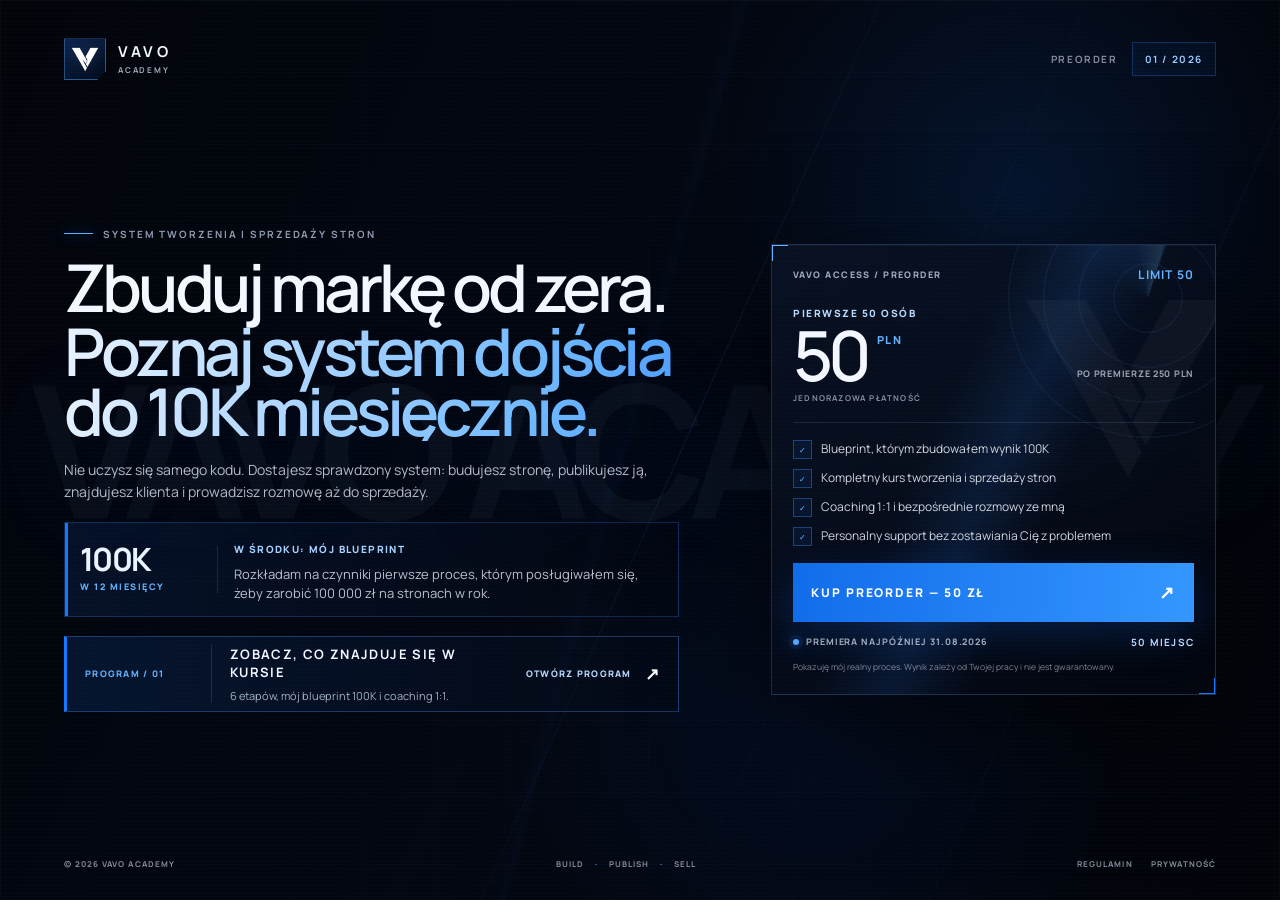
==== commit 6ea62b02: "Add files via upload" ====
--- a/index.html
+++ b/index.html
@@ -19,8 +19,8 @@
     <link rel="preconnect" href="https://fonts.googleapis.com">
     <link rel="preconnect" href="https://fonts.gstatic.com" crossorigin>
     <link href="https://fonts.googleapis.com/css2?family=Manrope:wght@400;500;600;700;800&family=Space+Grotesk:wght@500;600;700&display=swap" rel="stylesheet">
-    <link rel="stylesheet" href="style.css?v=9">
-    <script src="script.js?v=1" defer></script>
+    <link rel="stylesheet" href="style.css?v=10">
+    <script src="script.js?v=2" defer></script>
     <title>Vavo Academy — system tworzenia i sprzedaży stron</title>
     <script type="application/ld+json">
       {
@@ -93,6 +93,7 @@
         <aside class="offer enter enter-4" aria-label="Oferta preorderowa Vavo Academy">
           <div class="offer-corner offer-corner-tl"></div>
           <div class="offer-corner offer-corner-br"></div>
+          <div class="offer-radar" aria-hidden="true"><i></i></div>
           <div class="offer-head"><span>VAVO ACCESS / PREORDER</span><strong>LIMIT 50</strong></div>
           <div class="price">
             <p>PIERWSZE 50 OSÓB</p>
@@ -123,7 +124,7 @@
       </footer>
     </main>
 
-    <div class="program-modal" id="course-program" role="dialog" aria-modal="true" aria-labelledby="program-title" aria-hidden="true" inert>
+    <div class="program-modal" id="course-program" role="dialog" aria-modal="true" aria-labelledby="program-title" aria-hidden="true" hidden inert>
       <button class="program-modal__backdrop" type="button" data-program-close aria-label="Zamknij program kursu"></button>
       <section class="program-panel">
         <header class="program-panel__head">
--- a/style.css
+++ b/style.css
@@ -291,11 +291,8 @@
   padding: 32px;
   display: grid;
   place-items: center;
-  visibility: hidden;
-  opacity: 0;
-  transition: opacity .35s ease, visibility 0s .35s;
-}
-.program-modal.is-open { visibility: visible; opacity: 1; transition-delay: 0s; }
+}
+.program-modal[hidden] { display: none; }
 .program-modal__backdrop { position: absolute; inset: 0; border: 0; background: rgba(0,3,10,.84); backdrop-filter: blur(13px); cursor: default; }
 .program-panel {
   position: relative;
@@ -308,21 +305,17 @@
     radial-gradient(circle at 90% 0, rgba(27,115,240,.16), transparent 30%),
     linear-gradient(145deg, rgba(8,18,37,.98), rgba(2,6,14,.98));
   box-shadow: 0 50px 150px rgba(0,0,0,.7), inset 0 1px 0 rgba(255,255,255,.04);
-  transform: translateY(26px) scale(.97);
-  opacity: 0;
-  transition: transform .45s var(--ease), opacity .35s ease;
 }
 .program-panel::before,
 .program-panel::after { content: ""; position: absolute; width: 24px; height: 24px; pointer-events: none; }
 .program-panel::before { left: -1px; top: -1px; border-left: 2px solid var(--blue-light); border-top: 2px solid var(--blue-light); }
 .program-panel::after { right: -1px; bottom: -1px; border-right: 2px solid var(--blue); border-bottom: 2px solid var(--blue); }
-.program-modal.is-open .program-panel { transform: translateY(0) scale(1); opacity: 1; }
 .program-panel__head { display: flex; align-items: flex-start; justify-content: space-between; gap: 30px; padding-bottom: 24px; border-bottom: 1px solid rgba(126,174,255,.2); }
 .program-panel__head p { margin: 0 0 12px; color: var(--blue-light); font-size: 9px; font-weight: 800; letter-spacing: .18em; }
 .program-panel__head h2 { margin: 0; font-size: clamp(36px, 4.2vw, 58px); font-weight: 570; line-height: .95; letter-spacing: -.045em; }
-.program-panel__close { width: 44px; height: 44px; flex: 0 0 auto; display: grid; place-items: center; border: 1px solid rgba(112,170,255,.28); background: rgba(10,38,80,.28); color: white; font: 300 29px/1 Arial,sans-serif; cursor: pointer; transition: background .25s ease, border-color .25s ease, transform .25s ease; }
+.program-panel__close { width: 44px; height: 44px; flex: 0 0 auto; display: grid; place-items: center; border: 1px solid rgba(112,170,255,.28); background: rgba(10,38,80,.28); color: white; font: 300 29px/1 Arial,sans-serif; cursor: pointer; }
 .program-panel__close:hover,
-.program-panel__close:focus-visible { background: rgba(25,98,200,.36); border-color: rgba(112,183,255,.65); transform: rotate(4deg); outline: none; }
+.program-panel__close:focus-visible { background: rgba(25,98,200,.36); border-color: rgba(112,183,255,.65); outline: none; }
 .program-grid { display: grid; grid-template-columns: repeat(2,1fr); gap: 0 38px; }
 .program-grid article { min-height: 93px; padding: 19px 0; display: grid; grid-template-columns: 38px 1fr; gap: 13px; border-bottom: 1px solid var(--line); }
 .program-grid article > span { color: var(--blue-light); font-size: 9px; font-weight: 800; }
@@ -372,7 +365,58 @@
   filter: drop-shadow(0 0 28px rgba(71,151,255,.55));
 }
 
-.offer-corner { position: absolute; width: 17px; height: 17px; }
+.offer-radar {
+  position: absolute;
+  z-index: 0;
+  right: -78px;
+  top: -92px;
+  width: 290px;
+  aspect-ratio: 1;
+  border-radius: 50%;
+  opacity: .32;
+  background: repeating-radial-gradient(circle, transparent 0 33px, rgba(85,161,255,.22) 34px 35px);
+  mask-image: radial-gradient(circle, #000 0 68%, transparent 75%);
+  -webkit-mask-image: radial-gradient(circle, #000 0 68%, transparent 75%);
+  pointer-events: none;
+  animation: radarBreathe 4.5s ease-in-out infinite;
+}
+.offer-radar::before {
+  content: "";
+  position: absolute;
+  inset: 13%;
+  border-radius: 50%;
+  background: conic-gradient(from 20deg, transparent 0 75%, rgba(66,151,255,.24) 91%, rgba(127,196,255,.6) 99%, transparent 100%);
+  animation: radarSweep 8s linear infinite;
+}
+.offer-radar i {
+  position: absolute;
+  left: 50%;
+  top: 50%;
+  width: 58%;
+  height: 1px;
+  transform-origin: left center;
+  animation: radarOrbit 6.5s linear infinite;
+}
+.offer-radar i::after {
+  content: "";
+  position: absolute;
+  right: -3px;
+  top: -3px;
+  width: 7px;
+  height: 7px;
+  border-radius: 50%;
+  background: #8bcaff;
+  box-shadow: 0 0 0 5px rgba(50,139,255,.1), 0 0 22px rgba(82,163,255,.85);
+}
+.offer:hover .offer-radar { opacity: .5; }
+
+.offer-head,
+.price,
+.included,
+.buy-button,
+.launch,
+.result-note { z-index: 2; }
+.offer-corner { position: absolute; z-index: 3; width: 17px; height: 17px; }
 .offer-corner-tl { left: -1px; top: -1px; border-left: 2px solid var(--blue-light); border-top: 2px solid var(--blue-light); }
 .offer-corner-br { right: -1px; bottom: -1px; border-right: 2px solid var(--blue); border-bottom: 2px solid var(--blue); }
 
@@ -464,6 +508,9 @@
 @keyframes cardScan { 0%,35% { transform: translateX(-45%); } 75%,100% { transform: translateX(45%); } }
 @keyframes buttonShine { 0%,55% { transform: translateX(-130%); } 82%,100% { transform: translateX(130%); } }
 @keyframes livePulse { 50% { transform: scale(.72); opacity: .48; } }
+@keyframes radarBreathe { 50% { transform: scale(1.04); opacity: .45; } }
+@keyframes radarSweep { to { transform: rotate(360deg); } }
+@keyframes radarOrbit { to { transform: rotate(360deg); } }
 @keyframes introLogoIn { to { opacity: 1; transform: scale(1) translateY(0); } }
 @keyframes introCopyIn { to { opacity: 1; transform: translateY(0); } }
 @keyframes introScreenOut { to { opacity: 0; visibility: hidden; transform: scale(1.035); } }
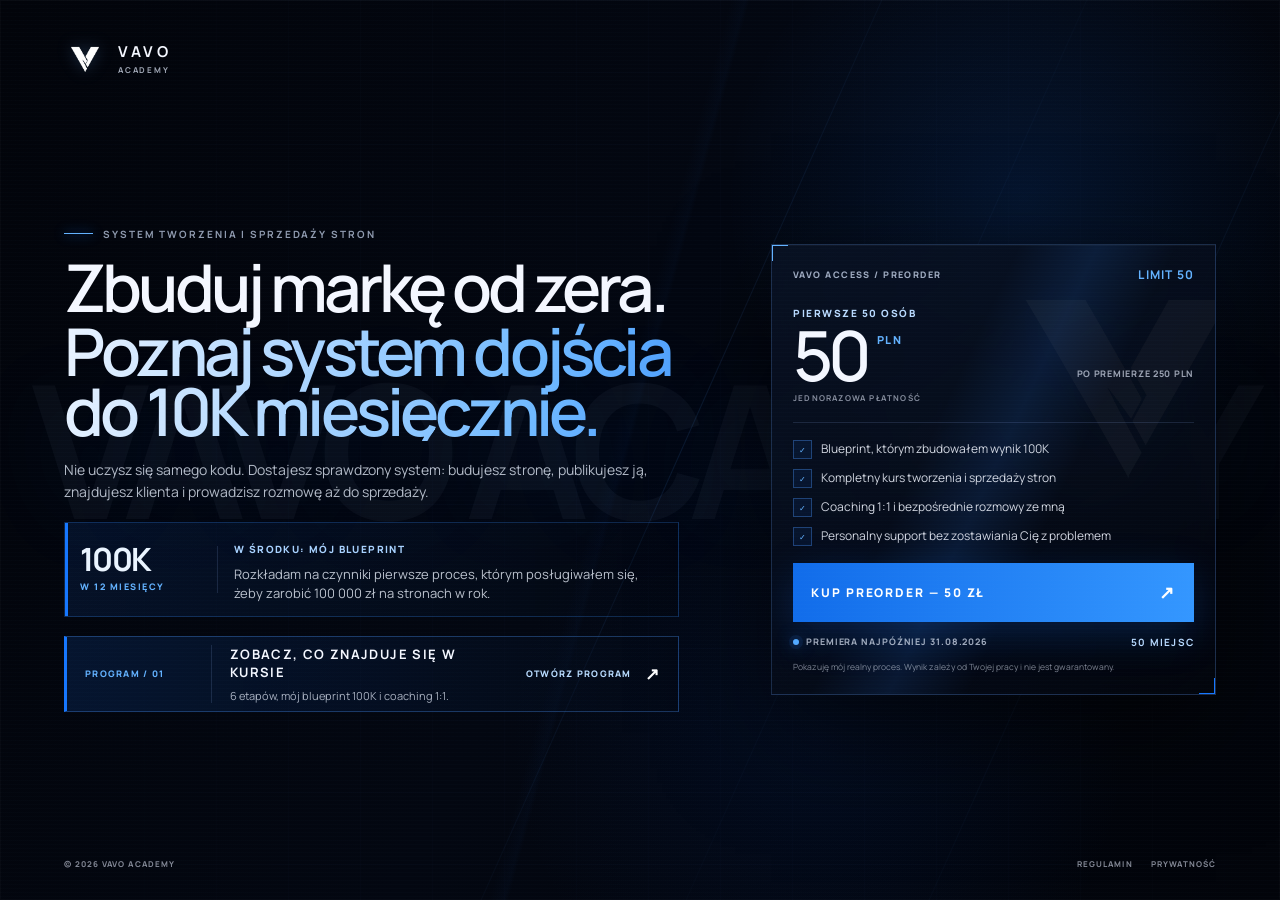
==== commit 80c44257: "Add files via upload" ====
--- a/index.html
+++ b/index.html
@@ -19,7 +19,7 @@
     <link rel="preconnect" href="https://fonts.googleapis.com">
     <link rel="preconnect" href="https://fonts.gstatic.com" crossorigin>
     <link href="https://fonts.googleapis.com/css2?family=Manrope:wght@400;500;600;700;800&family=Space+Grotesk:wght@500;600;700&display=swap" rel="stylesheet">
-    <link rel="stylesheet" href="style.css?v=10">
+    <link rel="stylesheet" href="style.css?v=11">
     <script src="script.js?v=2" defer></script>
     <title>Vavo Academy — system tworzenia i sprzedaży stron</title>
     <script type="application/ld+json">
@@ -43,7 +43,6 @@
     <div class="intro-screen" aria-hidden="true">
       <div class="intro-screen__logo"><img src="vavo-logo-white.png" alt=""></div>
       <p>VAVO <span>ACADEMY</span></p>
-      <small>BUILD · PUBLISH · SELL</small>
     </div>
 
     <main class="landing">
@@ -60,7 +59,6 @@
             <small>ACADEMY</small>
           </span>
         </a>
-        <div class="edition"><span>PREORDER</span><strong>01 / 2026</strong></div>
       </header>
 
       <section class="hero-grid">
@@ -93,7 +91,6 @@
         <aside class="offer enter enter-4" aria-label="Oferta preorderowa Vavo Academy">
           <div class="offer-corner offer-corner-tl"></div>
           <div class="offer-corner offer-corner-br"></div>
-          <div class="offer-radar" aria-hidden="true"><i></i></div>
           <div class="offer-head"><span>VAVO ACCESS / PREORDER</span><strong>LIMIT 50</strong></div>
           <div class="price">
             <p>PIERWSZE 50 OSÓB</p>
@@ -116,7 +113,6 @@
 
       <footer class="footer enter enter-6">
         <p>© 2026 VAVO ACADEMY</p>
-        <p class="footer-center">BUILD <span>·</span> PUBLISH <span>·</span> SELL</p>
         <nav aria-label="Informacje prawne">
           <a href="regulamin.html">REGULAMIN</a>
           <a href="polityka-prywatnosci.html">PRYWATNOŚĆ</a>
--- a/style.css
+++ b/style.css
@@ -147,10 +147,9 @@
   height: 42px;
   display: grid;
   place-items: center;
-  border: 1px solid rgba(99,178,255,.42);
-  background: linear-gradient(145deg, rgba(36,116,255,.22), rgba(2,4,10,.3));
-  clip-path: polygon(0 0, 100% 0, 100% 78%, 78% 100%, 0 100%);
-  box-shadow: inset 0 0 22px rgba(26,113,255,.14);
+  border: 0;
+  background: transparent;
+  box-shadow: none;
 }
 .brand-mark img {
   width: 76%;
@@ -162,10 +161,6 @@
 .brand-copy { display: contents; }
 .brand-copy strong { align-self: end; font-size: 15px; line-height: 1; letter-spacing: .24em; }
 .brand-copy small { align-self: start; padding-top: 5px; color: rgba(225,233,249,.72); font-size: 8px; font-weight: 700; letter-spacing: .22em; }
-
-.edition { display: flex; align-items: center; gap: 14px; font-size: 10px; font-weight: 700; letter-spacing: .16em; }
-.edition span { color: var(--muted); }
-.edition strong { padding: 9px 12px; border: 1px solid rgba(49,135,255,.28); background: rgba(15,76,173,.08); color: #9bc9ff; }
 
 .hero-grid {
   position: relative;
@@ -299,13 +294,16 @@
   width: min(990px, 100%);
   max-height: min(820px, 90vh);
   padding: clamp(24px, 3vw, 42px);
-  overflow: auto;
+  overflow-y: auto;
+  overflow-x: hidden;
+  scrollbar-width: none;
   border: 1px solid rgba(84,159,255,.34);
   background:
     radial-gradient(circle at 90% 0, rgba(27,115,240,.16), transparent 30%),
     linear-gradient(145deg, rgba(8,18,37,.98), rgba(2,6,14,.98));
   box-shadow: 0 50px 150px rgba(0,0,0,.7), inset 0 1px 0 rgba(255,255,255,.04);
 }
+.program-panel::-webkit-scrollbar { display: none; }
 .program-panel::before,
 .program-panel::after { content: ""; position: absolute; width: 24px; height: 24px; pointer-events: none; }
 .program-panel::before { left: -1px; top: -1px; border-left: 2px solid var(--blue-light); border-top: 2px solid var(--blue-light); }
@@ -365,51 +363,6 @@
   filter: drop-shadow(0 0 28px rgba(71,151,255,.55));
 }
 
-.offer-radar {
-  position: absolute;
-  z-index: 0;
-  right: -78px;
-  top: -92px;
-  width: 290px;
-  aspect-ratio: 1;
-  border-radius: 50%;
-  opacity: .32;
-  background: repeating-radial-gradient(circle, transparent 0 33px, rgba(85,161,255,.22) 34px 35px);
-  mask-image: radial-gradient(circle, #000 0 68%, transparent 75%);
-  -webkit-mask-image: radial-gradient(circle, #000 0 68%, transparent 75%);
-  pointer-events: none;
-  animation: radarBreathe 4.5s ease-in-out infinite;
-}
-.offer-radar::before {
-  content: "";
-  position: absolute;
-  inset: 13%;
-  border-radius: 50%;
-  background: conic-gradient(from 20deg, transparent 0 75%, rgba(66,151,255,.24) 91%, rgba(127,196,255,.6) 99%, transparent 100%);
-  animation: radarSweep 8s linear infinite;
-}
-.offer-radar i {
-  position: absolute;
-  left: 50%;
-  top: 50%;
-  width: 58%;
-  height: 1px;
-  transform-origin: left center;
-  animation: radarOrbit 6.5s linear infinite;
-}
-.offer-radar i::after {
-  content: "";
-  position: absolute;
-  right: -3px;
-  top: -3px;
-  width: 7px;
-  height: 7px;
-  border-radius: 50%;
-  background: #8bcaff;
-  box-shadow: 0 0 0 5px rgba(50,139,255,.1), 0 0 22px rgba(82,163,255,.85);
-}
-.offer:hover .offer-radar { opacity: .5; }
-
 .offer-head,
 .price,
 .included,
@@ -469,7 +422,6 @@
 
 .footer { color: rgba(225,233,249,.57); font-size: 8px; font-weight: 750; letter-spacing: .13em; }
 .footer p { margin: 0; }
-.footer-center span { margin: 0 8px; color: #4a9cff; }
 .footer nav { display: flex; gap: 18px; }
 .footer a { transition: color .25s ease; }
 .footer a:hover { color: #a9d2ff; }
@@ -491,7 +443,6 @@
 .intro-screen__logo img { width: 100%; height: 100%; object-fit: contain; filter: drop-shadow(0 0 35px rgba(71,151,255,.25)); }
 .intro-screen p { margin: 2px 0 0; color: rgba(239,246,255,.96); font: 700 11px/1 var(--font-geist-mono),sans-serif; letter-spacing: .31em; opacity: 0; transform: translateY(8px); animation: introCopyIn .55s .55s ease forwards; }
 .intro-screen p span { color: var(--blue-light); }
-.intro-screen small { margin-top: 13px; color: rgba(213,227,249,.38); font: 600 7px/1 var(--font-geist-mono),sans-serif; letter-spacing: .22em; opacity: 0; animation: introCopyIn .5s .72s ease forwards; }
 
 .enter { opacity: 0; transform: translateY(18px); animation: enter .9s var(--ease) forwards; }
 .enter-1 { animation-delay: 1.28s; }
@@ -508,9 +459,6 @@
 @keyframes cardScan { 0%,35% { transform: translateX(-45%); } 75%,100% { transform: translateX(45%); } }
 @keyframes buttonShine { 0%,55% { transform: translateX(-130%); } 82%,100% { transform: translateX(130%); } }
 @keyframes livePulse { 50% { transform: scale(.72); opacity: .48; } }
-@keyframes radarBreathe { 50% { transform: scale(1.04); opacity: .45; } }
-@keyframes radarSweep { to { transform: rotate(360deg); } }
-@keyframes radarOrbit { to { transform: rotate(360deg); } }
 @keyframes introLogoIn { to { opacity: 1; transform: scale(1) translateY(0); } }
 @keyframes introCopyIn { to { opacity: 1; transform: translateY(0); } }
 @keyframes introScreenOut { to { opacity: 0; visibility: hidden; transform: scale(1.035); } }
@@ -529,9 +477,6 @@
   .brand-mark { width: 32px; height: 32px; font-size: 16px; }
   .brand-copy strong { font-size: 12px; }
   .brand-copy small { padding-top: 3px; font-size: 5px; }
-  .edition { font-size: 6px; gap: 7px; }
-  .edition span { display: none; }
-  .edition strong { padding: 6px 7px; }
   .hero-grid { align-self: stretch; padding: 7px 0 6px; grid-template-columns: 1fr; grid-template-rows: minmax(0,1fr) auto; gap: 7px; }
   .hero-copy { align-self: center; }
   .eyebrow { margin-bottom: 6px; gap: 7px; font-size: 5px; }
@@ -574,7 +519,6 @@
   .launch > strong { font-size: 5px; }
   .result-note { display: none; }
   .footer { font-size: 4px; }
-  .footer-center { display: none; }
   .footer nav { gap: 10px; }
   .intro-screen__logo { width: 104px; }
   .program-modal { padding: 10px; }
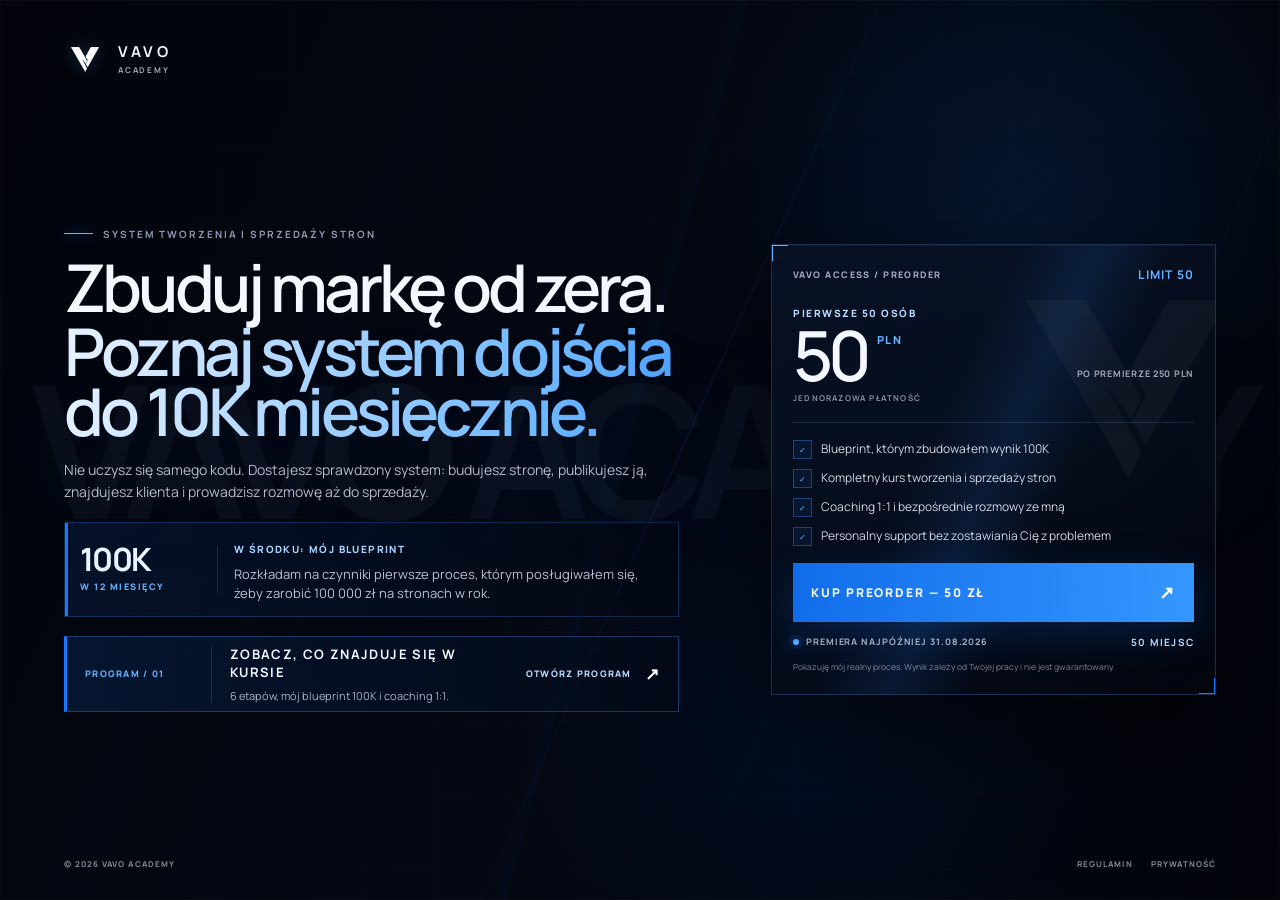
==== commit 388080c3: "Add files via upload" ====
--- a/index.html
+++ b/index.html
@@ -19,7 +19,7 @@
     <link rel="preconnect" href="https://fonts.googleapis.com">
     <link rel="preconnect" href="https://fonts.gstatic.com" crossorigin>
     <link href="https://fonts.googleapis.com/css2?family=Manrope:wght@400;500;600;700;800&family=Space+Grotesk:wght@500;600;700&display=swap" rel="stylesheet">
-    <link rel="stylesheet" href="style.css?v=11">
+    <link rel="stylesheet" href="style.css?v=12">
     <script src="script.js?v=2" defer></script>
     <title>Vavo Academy — system tworzenia i sprzedaży stron</title>
     <script type="application/ld+json">
--- a/style.css
+++ b/style.css
@@ -469,83 +469,101 @@
 }
 
 @media (max-width: 760px) {
-  body { overflow: hidden; }
-  .landing { min-height: 620px; padding: 15px 15px 10px; }
-  .bg-word { top: 43%; font-size: 25vw; white-space: normal; line-height: .72; }
-  .tech-grid { background-size: 46px 46px; }
-  .brand { grid-template-columns: 32px auto; column-gap: 8px; }
-  .brand-mark { width: 32px; height: 32px; font-size: 16px; }
-  .brand-copy strong { font-size: 12px; }
-  .brand-copy small { padding-top: 3px; font-size: 5px; }
-  .hero-grid { align-self: stretch; padding: 7px 0 6px; grid-template-columns: 1fr; grid-template-rows: minmax(0,1fr) auto; gap: 7px; }
-  .hero-copy { align-self: center; }
-  .eyebrow { margin-bottom: 6px; gap: 7px; font-size: 5px; }
-  .eyebrow span { width: 17px; }
-  h1 { max-width: 590px; font-size: clamp(31px,8.9vw,43px); line-height: .92; }
-  h1 em { margin-top: 2px; }
-  .lead { margin-top: 7px; font-size: 8px; line-height: 1.35; }
-  .blueprint { margin-top: 7px; padding: 6px 8px; grid-template-columns: 83px 1fr; box-shadow: inset 2px 0 0 var(--blue); }
-  .blueprint-number { padding-right: 8px; }
-  .blueprint-number strong { font-size: 22px; }
-  .blueprint-number span { margin-top: 4px; font-size: 4px; }
-  .blueprint-copy { padding-left: 9px; }
-  .blueprint-copy > span { font-size: 4px; }
-  .blueprint-copy p { margin-top: 3px; font-size: 6px; line-height: 1.3; }
-  .program-trigger { min-height: 46px; margin-top: 7px; padding: 0 8px; grid-template-columns: 54px 1fr auto; gap: 7px; }
-  .program-trigger__index { font-size: 4px; }
-  .program-trigger__copy { padding-left: 7px; }
-  .program-trigger__copy strong { font-size: 6px; }
-  .program-trigger__copy small { margin-top: 4px; font-size: 5px; }
-  .program-trigger__action { gap: 5px; font-size: 4px; }
-  .program-trigger__action i { font-size: 11px; }
-  .offer { padding: 10px; display: grid; grid-template-columns: 91px 1fr; grid-template-rows: auto auto auto; column-gap: 10px; }
-  .offer-head { grid-column: 1 / 3; margin-bottom: 6px; }
-  .offer-head span { font-size: 5px; }
-  .offer-head strong { font-size: 7px; }
-  .price { grid-row: 2 / 4; margin: 0; padding: 3px 9px 0 0; border-right: 1px solid var(--line); border-bottom: 0; }
-  .price > p { margin-bottom: 4px; font-size: 5px; }
-  .price div > strong { font-size: 46px; }
-  .price div > span { margin: 2px 0 0 4px; font-size: 6px; }
-  .price .regular-price { display: none; }
-  .price > small { margin-top: 5px; font-size: 4px; }
-  .included { margin: 0 0 6px; gap: 4px; }
-  .included li { grid-template-columns: 12px 1fr; gap: 5px; }
-  .included li > span { width: 12px; height: 12px; font-size: 5px; }
-  .included p { font-size: 5px; }
-  .buy-button { min-height: 35px; padding: 0 9px; font-size: 6px; }
-  .buy-button i { font-size: 13px; }
-  .launch { grid-column: 1 / 3; margin-top: 7px; }
-  .launch p { font-size: 4px; }
-  .launch > strong { font-size: 5px; }
-  .result-note { display: none; }
-  .footer { font-size: 4px; }
-  .footer nav { gap: 10px; }
-  .intro-screen__logo { width: 104px; }
-  .program-modal { padding: 10px; }
-  .program-panel { max-height: 92svh; padding: 20px 16px; }
-  .program-panel__head { gap: 14px; padding-bottom: 15px; }
-  .program-panel__head p { margin-bottom: 8px; font-size: 6px; }
-  .program-panel__head h2 { font-size: 30px; }
-  .program-panel__close { width: 36px; height: 36px; font-size: 24px; }
+  html,
+  body { min-height: 100%; }
+  body { overflow-x: hidden; overflow-y: auto; }
+  body.modal-open { overflow: hidden; }
+  .landing { height: auto; min-height: 100svh; padding: 18px 16px 16px; display: block; overflow: hidden; }
+  .bg-word { top: 31%; width: 150%; font-size: 31vw; line-height: .72; white-space: normal; opacity: .8; }
+  .tech-grid { background-size: 48px 48px; opacity: .13; }
+  .scanlines { opacity: .022; }
+  .beams i:nth-child(2),
+  .beams i:nth-child(3) { display: none; }
+  .beams i:nth-child(1) { left: 78%; opacity: .1; }
+  .topbar { min-height: 42px; }
+  .brand { grid-template-columns: 38px auto; column-gap: 9px; }
+  .brand-mark { width: 38px; height: 38px; }
+  .brand-mark img { width: 86%; height: 86%; }
+  .brand-copy strong { font-size: 14px; }
+  .brand-copy small { padding-top: 4px; font-size: 7px; }
+  .hero-grid { width: 100%; padding: 42px 0 0; display: flex; flex-direction: column; gap: 26px; align-items: stretch; }
+  .hero-copy { width: 100%; max-width: none; }
+  .eyebrow { margin-bottom: 14px; gap: 8px; font-size: 8px; line-height: 1.35; letter-spacing: .15em; }
+  .eyebrow span { width: 24px; flex: 0 0 auto; }
+  h1 { max-width: 100%; font-size: clamp(39px, 11.5vw, 52px); line-height: .92; letter-spacing: -.057em; }
+  h1 em { margin-top: 4px; }
+  .lead { max-width: none; margin-top: 18px; font-size: 13px; line-height: 1.55; }
+  .blueprint { width: 100%; max-width: none; margin-top: 18px; padding: 14px 12px; grid-template-columns: 88px 1fr; box-shadow: inset 3px 0 0 var(--blue); }
+  .blueprint-number { padding-right: 11px; }
+  .blueprint-number strong { font-size: 28px; }
+  .blueprint-number span { margin-top: 6px; font-size: 6px; letter-spacing: .12em; }
+  .blueprint-copy { padding-left: 12px; }
+  .blueprint-copy > span { font-size: 7px; letter-spacing: .1em; }
+  .blueprint-copy p { margin-top: 6px; font-size: 10px; line-height: 1.4; }
+  .program-trigger { width: 100%; max-width: none; min-height: 82px; margin-top: 14px; padding: 12px 13px; grid-template-columns: minmax(0,1fr) auto; gap: 7px 12px; }
+  .program-trigger__index { grid-column: 1 / -1; font-size: 6px; }
+  .program-trigger__copy { padding: 0; border-left: 0; }
+  .program-trigger__copy strong { font-size: 10px; line-height: 1.3; }
+  .program-trigger__copy small { margin-top: 5px; font-size: 9px; line-height: 1.35; }
+  .program-trigger__action { gap: 7px; font-size: 7px; letter-spacing: .1em; }
+  .program-trigger__action i { font-size: 15px; }
+  .offer { width: 100%; margin: 0; padding: 18px; display: block; }
+  .offer::after { right: -40px; top: 62px; width: 190px; height: 190px; opacity: .025; }
+  .offer-head { margin: 0; }
+  .offer-head span { font-size: 7px; }
+  .offer-head strong { font-size: 10px; }
+  .price { margin-top: 22px; padding: 0 0 19px; border-right: 0; border-bottom: 1px solid var(--line); }
+  .price > p { margin-bottom: 8px; font-size: 8px; }
+  .price div > strong { font-size: 72px; }
+  .price div > span { margin: 3px 0 0 8px; font-size: 9px; }
+  .price .regular-price { display: block; margin: 0 0 2px auto; font-size: 7px; }
+  .price > small { margin-top: 9px; font-size: 6px; }
+  .included { margin: 18px 0; gap: 10px; }
+  .included li { grid-template-columns: 19px 1fr; gap: 9px; }
+  .included li > span { width: 19px; height: 19px; font-size: 8px; }
+  .included p { font-size: 11px; line-height: 1.4; }
+  .buy-button { min-height: 54px; padding: 0 15px; font-size: 9px; letter-spacing: .12em; }
+  .buy-button i { font-size: 17px; }
+  .launch { margin-top: 12px; }
+  .launch p { font-size: 7px; letter-spacing: .07em; }
+  .launch > strong { font-size: 8px; }
+  .result-note { display: block; margin-top: 10px; font-size: 7px; }
+  .footer { margin-top: 28px; padding-top: 17px; border-top: 1px solid var(--line); font-size: 7px; line-height: 1.4; }
+  .footer nav { gap: 12px; }
+  .intro-screen__logo { width: 102px; }
+  .intro-screen p { font-size: 9px; }
+  .program-modal { padding: 8px; }
+  .program-panel { width: 100%; max-height: calc(100svh - 16px); padding: 22px 16px; }
+  .program-panel__head { gap: 14px; padding-bottom: 17px; }
+  .program-panel__head p { margin-bottom: 9px; font-size: 7px; }
+  .program-panel__head h2 { font-size: clamp(29px, 9vw, 38px); }
+  .program-panel__close { width: 38px; height: 38px; font-size: 25px; }
   .program-grid { grid-template-columns: 1fr; }
-  .program-grid article { min-height: auto; padding: 12px 0; grid-template-columns: 28px 1fr; gap: 8px; }
-  .program-grid article > span { font-size: 6px; }
+  .program-grid article { min-height: auto; padding: 14px 0; grid-template-columns: 29px 1fr; gap: 9px; }
+  .program-grid article > span { font-size: 7px; }
   .program-grid strong,
-  .program-coaching strong { font-size: 9px; }
+  .program-coaching strong { font-size: 10px; line-height: 1.25; }
   .program-grid p,
-  .program-coaching p { margin-top: 5px; font-size: 8px; }
-  .program-coaching { margin-top: 14px; padding: 12px; grid-template-columns: 34px 1fr; gap: 8px; }
-  .program-coaching > span { font-size: 9px; }
-  .program-coaching b { grid-column: 2; font-size: 6px; }
-  .program-panel__foot { margin-top: 15px; grid-template-columns: 1fr; gap: 12px; }
-  .program-panel__foot p { font-size: 8px; }
-  .program-panel__foot a { min-height: 43px; justify-content: space-between; font-size: 7px; }
+  .program-coaching p { margin-top: 6px; font-size: 9px; line-height: 1.45; }
+  .program-coaching { margin-top: 15px; padding: 13px; grid-template-columns: 34px 1fr; gap: 9px; }
+  .program-coaching > span { font-size: 10px; }
+  .program-coaching b { grid-column: 2; font-size: 7px; }
+  .program-panel__foot { margin-top: 17px; grid-template-columns: 1fr; gap: 13px; }
+  .program-panel__foot p { font-size: 9px; }
+  .program-panel__foot a { min-height: 46px; justify-content: space-between; font-size: 8px; }
 }
 
 @media (max-width: 380px) {
-  .landing { padding-left: 11px; padding-right: 11px; }
-  h1 { font-size: 30px; }
-  .lead { font-size: 7px; }
+  .landing { padding-left: 13px; padding-right: 13px; }
+  .hero-grid { padding-top: 34px; }
+  h1 { font-size: 36px; }
+  .lead { font-size: 12px; }
+  .blueprint { grid-template-columns: 78px 1fr; }
+  .blueprint-number strong { font-size: 25px; }
+  .program-trigger__action { font-size: 0; }
+  .program-trigger__action i { font-size: 16px; }
+  .launch p { font-size: 6.5px; }
+  .program-panel__head h2 { font-size: 27px; }
 }
 
 @media (max-height: 700px) and (min-width: 761px) {
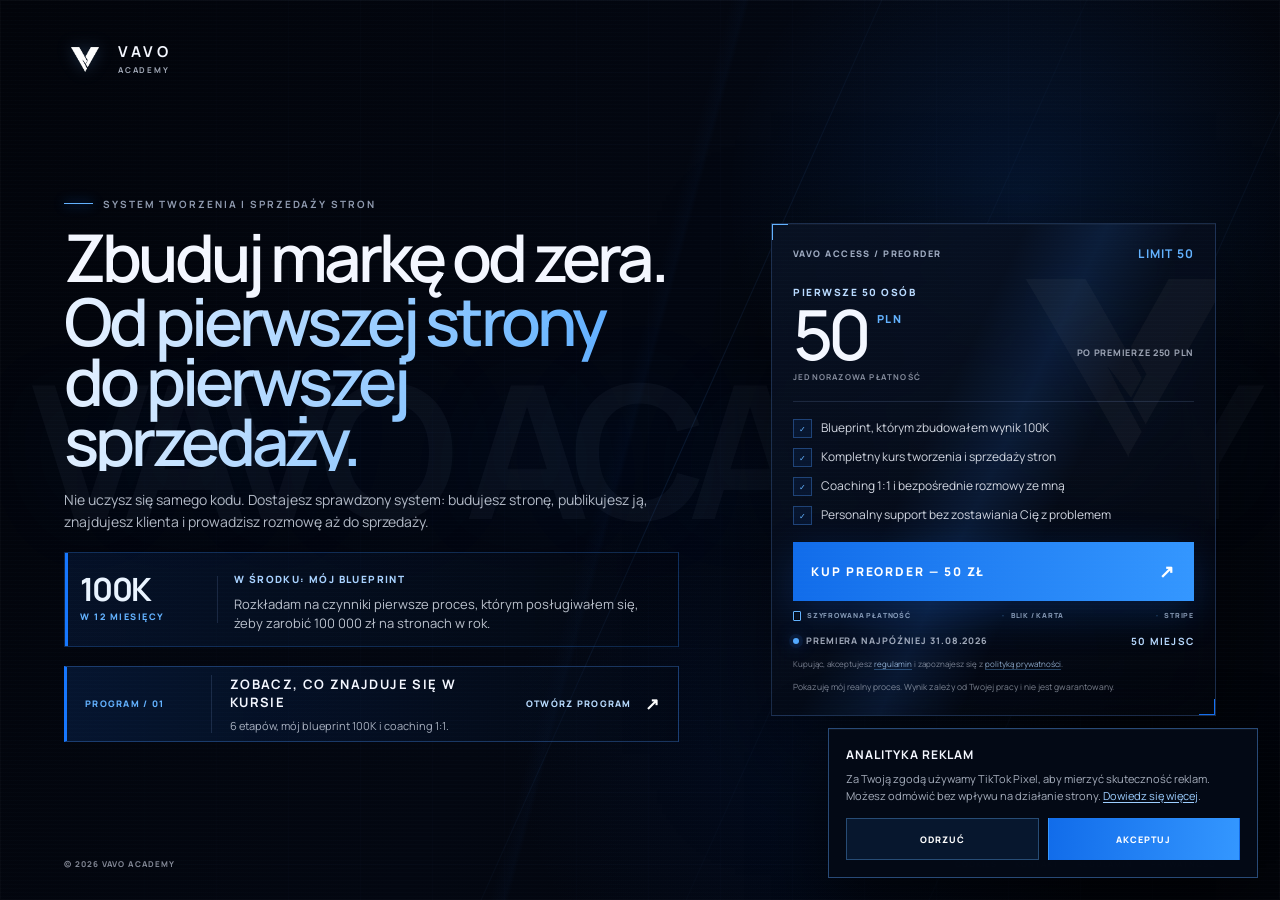
==== commit 29586fff: "Add files via upload" ====
--- a/index.html
+++ b/index.html
@@ -4,7 +4,7 @@
     <meta charset="utf-8">
     <meta name="viewport" content="width=device-width, initial-scale=1, viewport-fit=cover">
     <meta name="theme-color" content="#02040a">
-    <meta name="description" content="Zbuduj markę od zera. Kompletny system tworzenia stron, pozyskiwania klientów i sprzedaży z coachingiem 1:1.">
+    <meta name="description" content="Od pierwszej strony do pierwszej sprzedaży. Kompletny system tworzenia stron, pozyskiwania klientów i sprzedaży z coachingiem 1:1.">
     <meta property="og:title" content="Vavo Academy — system tworzenia i sprzedaży stron">
     <meta property="og:description" content="Blueprint 100K, tworzenie stron, klienci, cold calling, sprzedaż oraz coaching 1:1 ze mną.">
     <meta property="og:type" content="website">
@@ -12,6 +12,10 @@
     <meta property="og:site_name" content="Vavo Academy">
     <meta property="og:url" content="https://vavoacademy.pl/">
     <meta property="og:image" content="https://vavoacademy.pl/vavo-logo-white.png">
+    <meta name="twitter:card" content="summary_large_image">
+    <meta name="twitter:title" content="Vavo Academy — system tworzenia i sprzedaży stron">
+    <meta name="twitter:description" content="Blueprint 100K, tworzenie stron, klienci, sprzedaż oraz coaching 1:1.">
+    <meta name="twitter:image" content="https://vavoacademy.pl/vavo-logo-white.png">
     <link rel="canonical" href="https://vavoacademy.pl/">
     <link rel="icon" href="vavo-logo-white.png" type="image/png">
     <link rel="manifest" href="site.webmanifest">
@@ -19,8 +23,10 @@
     <link rel="preconnect" href="https://fonts.googleapis.com">
     <link rel="preconnect" href="https://fonts.gstatic.com" crossorigin>
     <link href="https://fonts.googleapis.com/css2?family=Manrope:wght@400;500;600;700;800&family=Space+Grotesk:wght@500;600;700&display=swap" rel="stylesheet">
-    <link rel="stylesheet" href="style.css?v=12">
-    <script src="script.js?v=2" defer></script>
+    <link rel="stylesheet" href="style.css?v=15">
+    <script src="tracking-config.js?v=1" defer></script>
+    <script src="tracking.js?v=1" defer></script>
+    <script src="script.js?v=3" defer></script>
     <title>Vavo Academy — system tworzenia i sprzedaży stron</title>
     <script type="application/ld+json">
       {
@@ -33,6 +39,7 @@
           "@type": "Offer",
           "price": "50",
           "priceCurrency": "PLN",
+          "priceValidUntil": "2026-08-31",
           "availability": "https://schema.org/LimitedAvailability",
           "url": "https://buy.stripe.com/3cIeVd1qnbiU3ey0c0dby00"
         }
@@ -52,7 +59,7 @@
       <div class="beams" aria-hidden="true"><i></i><i></i><i></i></div>
 
       <header class="topbar enter enter-1">
-        <a class="brand" href="#" aria-label="Vavo Academy — strona główna">
+        <a class="brand" href="/" aria-label="Vavo Academy — strona główna">
           <span class="brand-mark"><img src="vavo-logo-white.png" alt=""></span>
           <span class="brand-copy">
             <strong>VAVO</strong>
@@ -66,7 +73,7 @@
           <p class="eyebrow enter enter-2"><span></span> SYSTEM TWORZENIA I SPRZEDAŻY STRON</p>
           <h1 class="enter enter-3">
             Zbuduj markę od zera.
-            <em>Poznaj system dojścia do 10K miesięcznie.</em>
+            <em>Od pierwszej strony do pierwszej sprzedaży.</em>
           </h1>
           <p class="lead enter enter-4">
             Nie uczysz się samego kodu. Dostajesz sprawdzony system: budujesz stronę,
@@ -103,10 +110,14 @@
             <li><span>✓</span><p>Coaching 1:1 i bezpośrednie rozmowy ze mną</p></li>
             <li><span>✓</span><p>Personalny support bez zostawiania Cię z problemem</p></li>
           </ul>
-          <a class="buy-button" href="https://buy.stripe.com/3cIeVd1qnbiU3ey0c0dby00" rel="noopener">
+          <a class="buy-button" href="https://buy.stripe.com/3cIeVd1qnbiU3ey0c0dby00" rel="noopener" data-checkout-link data-track="initiate-checkout" aria-label="Kup preorder Vavo Academy za 50 zł przez Stripe">
             <span>KUP PREORDER — 50 ZŁ</span><i aria-hidden="true">↗</i>
           </a>
+          <div class="checkout-trust" role="group" aria-label="Informacje o płatności">
+            <span>SZYFROWANA PŁATNOŚĆ</span><span>BLIK / KARTA</span><span>STRIPE</span>
+          </div>
           <div class="launch"><p><span></span> PREMIERA NAJPÓŹNIEJ 31.08.2026</p><strong>50 MIEJSC</strong></div>
+          <p class="purchase-consent">Kupując, akceptujesz <a href="regulamin.html">regulamin</a> i zapoznajesz się z <a href="polityka-prywatnosci.html">polityką prywatności</a>.</p>
           <p class="result-note">Pokazuję mój realny proces. Wynik zależy od Twojej pracy i nie jest gwarantowany.</p>
         </aside>
       </section>
@@ -114,6 +125,8 @@
       <footer class="footer enter enter-6">
         <p>© 2026 VAVO ACADEMY</p>
         <nav aria-label="Informacje prawne">
+          <button type="button" data-cookie-settings hidden>COOKIES</button>
+          <a href="mailto:jakubskrzypiec.dev@gmail.com">KONTAKT</a>
           <a href="regulamin.html">REGULAMIN</a>
           <a href="polityka-prywatnosci.html">PRYWATNOŚĆ</a>
         </nav>
@@ -148,7 +161,7 @@
 
         <footer class="program-panel__foot">
           <p>To nie zbiór przypadkowych lekcji. To kompletny proces, który przeprowadzi Cię od zera do gotowej oferty i rozmowy z klientem.</p>
-          <a href="https://buy.stripe.com/3cIeVd1qnbiU3ey0c0dby00" rel="noopener">KUP PREORDER — 50 ZŁ <span>↗</span></a>
+          <a href="https://buy.stripe.com/3cIeVd1qnbiU3ey0c0dby00" rel="noopener" data-checkout-link data-track="initiate-checkout">KUP PREORDER — 50 ZŁ <span>↗</span></a>
         </footer>
       </section>
     </div>
--- a/style.css
+++ b/style.css
@@ -367,7 +367,9 @@
 .price,
 .included,
 .buy-button,
+.checkout-trust,
 .launch,
+.purchase-consent,
 .result-note { z-index: 2; }
 .offer-corner { position: absolute; z-index: 3; width: 17px; height: 17px; }
 .offer-corner-tl { left: -1px; top: -1px; border-left: 2px solid var(--blue-light); border-top: 2px solid var(--blue-light); }
@@ -414,17 +416,49 @@
 .buy-button:focus-visible { transform: translateY(-2px); box-shadow: 0 17px 50px rgba(16,105,239,.35); outline: none; }
 .buy-button:hover i { transform: translate(3px,-3px); }
 
+.checkout-trust {
+  position: relative;
+  margin-top: 10px;
+  display: flex;
+  align-items: center;
+  justify-content: space-between;
+  gap: 8px;
+  color: rgba(198,220,250,.66);
+  font-size: 7px;
+  font-weight: 800;
+  letter-spacing: .11em;
+}
+.checkout-trust span { display: inline-flex; align-items: center; gap: 6px; white-space: nowrap; }
+.checkout-trust span:first-child::before {
+  content: "";
+  width: 6px;
+  height: 8px;
+  border: 1px solid var(--blue-light);
+  border-radius: 1px;
+  box-shadow: inset 0 0 0 1px rgba(2,4,10,.65);
+}
+.checkout-trust span + span::before { content: "·"; color: rgba(99,178,255,.55); }
+
 .launch { position: relative; margin-top: 13px; display: flex; align-items: center; justify-content: space-between; gap: 12px; }
 .launch p { margin: 0; display: flex; align-items: center; gap: 7px; color: rgba(225,233,249,.7); font-size: 9px; font-weight: 750; letter-spacing: .1em; }
 .launch p span { width: 6px; height: 6px; border-radius: 50%; background: #53a9ff; box-shadow: 0 0 0 4px rgba(45,136,255,.09), 0 0 16px rgba(45,136,255,.7); animation: livePulse 1.7s ease-in-out infinite; }
 .launch > strong { color: #b8daff; font-size: 10px; letter-spacing: .12em; }
+.purchase-consent { position: relative; margin: 10px 0 0; color: rgba(225,233,249,.53); font-size: 8px; line-height: 1.45; }
+.purchase-consent a { color: rgba(181,215,255,.78); text-decoration: underline; text-decoration-color: rgba(99,178,255,.35); text-underline-offset: 2px; }
+.purchase-consent a:hover,
+.purchase-consent a:focus-visible { color: #dcedff; outline: none; }
 .result-note { position: relative; margin: 12px 0 0; color: rgba(225,233,249,.55); font-size: 8.5px; line-height: 1.45; }
 
 .footer { color: rgba(225,233,249,.57); font-size: 8px; font-weight: 750; letter-spacing: .13em; }
 .footer p { margin: 0; }
 .footer nav { display: flex; gap: 18px; }
-.footer a { transition: color .25s ease; }
-.footer a:hover { color: #a9d2ff; }
+.footer a,
+.footer button { transition: color .25s ease; }
+.footer button,
+.thanks-footer button { padding: 0; border: 0; background: none; color: inherit; font: inherit; letter-spacing: inherit; cursor: pointer; }
+.footer a:hover,
+.footer button:hover,
+.thanks-footer button:hover { color: #a9d2ff; }
 
 .intro-screen {
   position: fixed;
@@ -443,6 +477,102 @@
 .intro-screen__logo img { width: 100%; height: 100%; object-fit: contain; filter: drop-shadow(0 0 35px rgba(71,151,255,.25)); }
 .intro-screen p { margin: 2px 0 0; color: rgba(239,246,255,.96); font: 700 11px/1 var(--font-geist-mono),sans-serif; letter-spacing: .31em; opacity: 0; transform: translateY(8px); animation: introCopyIn .55s .55s ease forwards; }
 .intro-screen p span { color: var(--blue-light); }
+
+.cookie-consent {
+  position: fixed;
+  z-index: 150;
+  right: 22px;
+  bottom: 22px;
+  width: min(430px, calc(100vw - 32px));
+  padding: 17px;
+  border: 1px solid rgba(91,164,255,.42);
+  background: rgba(4,10,22,.97);
+  box-shadow: 0 24px 70px rgba(0,0,0,.6), inset 0 1px 0 rgba(255,255,255,.04);
+  backdrop-filter: blur(18px);
+}
+.cookie-consent[hidden] { display: none; }
+.cookie-consent strong { display: block; font-size: 12px; letter-spacing: .08em; }
+.cookie-consent p { margin: 8px 0 14px; color: rgba(228,237,252,.72); font-size: 11px; line-height: 1.5; }
+.cookie-consent p a { color: #9dceff; text-decoration: underline; text-underline-offset: 2px; }
+.cookie-consent__actions { display: grid; grid-template-columns: 1fr 1fr; gap: 9px; }
+.cookie-consent button {
+  min-height: 42px;
+  border: 1px solid rgba(99,178,255,.34);
+  background: rgba(19,56,104,.3);
+  color: white;
+  font: 800 9px/1 var(--font-geist-sans), sans-serif;
+  letter-spacing: .12em;
+  cursor: pointer;
+}
+.cookie-consent button[data-cookie-accept] { border-color: transparent; background: linear-gradient(95deg,#116cea,#3497ff); }
+.cookie-consent button:hover,
+.cookie-consent button:focus-visible { border-color: #75baff; outline: none; }
+
+.thanks-page {
+  min-height: 100vh;
+  min-height: 100svh;
+  overflow-x: hidden;
+  overflow-y: auto;
+  background:
+    radial-gradient(circle at 76% 14%, rgba(22,119,255,.16), transparent 27%),
+    radial-gradient(circle at 16% 88%, rgba(8,61,159,.12), transparent 30%),
+    #02040a;
+}
+.thanks-shell {
+  position: relative;
+  isolation: isolate;
+  min-height: 100vh;
+  min-height: 100svh;
+  padding: clamp(22px,4vw,56px);
+  display: grid;
+  grid-template-rows: auto 1fr auto;
+  overflow: hidden;
+}
+.thanks-shell::before {
+  content: "VAVO";
+  position: absolute;
+  z-index: -1;
+  left: 50%;
+  top: 50%;
+  transform: translate(-50%,-50%);
+  color: rgba(214,228,255,.035);
+  font: 700 min(36vw,520px)/1 var(--font-geist-sans),sans-serif;
+  letter-spacing: -.09em;
+  white-space: nowrap;
+}
+.thanks-card {
+  align-self: center;
+  width: min(790px,100%);
+  margin: 36px auto;
+  padding: clamp(28px,5vw,58px);
+  border: 1px solid rgba(93,164,255,.3);
+  background: linear-gradient(145deg,rgba(8,19,39,.94),rgba(2,6,14,.92));
+  box-shadow: 0 42px 120px rgba(0,0,0,.58), inset 0 1px 0 rgba(255,255,255,.04);
+}
+.thanks-check {
+  width: 54px;
+  height: 54px;
+  display: grid;
+  place-items: center;
+  border: 1px solid rgba(99,178,255,.52);
+  background: rgba(22,119,255,.13);
+  color: #8bc8ff;
+  font-size: 24px;
+  box-shadow: 0 0 44px rgba(22,119,255,.18);
+}
+.thanks-kicker { margin: 24px 0 10px; color: var(--blue-light); font-size: 9px; font-weight: 800; letter-spacing: .18em; }
+.thanks-card h1 { max-width: 680px; font-size: clamp(42px,7vw,72px); line-height: .94; }
+.thanks-card h1 span { color: var(--blue-light); }
+.thanks-lead { max-width: 620px; margin: 20px 0 0; color: rgba(234,241,253,.76); font-size: 15px; line-height: 1.65; }
+.thanks-steps { margin: 28px 0 0; padding: 0; display: grid; gap: 0; list-style: none; border-top: 1px solid var(--line); }
+.thanks-steps li { padding: 15px 0; display: grid; grid-template-columns: 30px 1fr; gap: 12px; border-bottom: 1px solid var(--line); }
+.thanks-steps span { color: var(--blue-light); font-size: 9px; font-weight: 800; letter-spacing: .1em; }
+.thanks-steps p { margin: 0; color: rgba(227,236,250,.72); font-size: 12px; line-height: 1.5; }
+.thanks-contact { margin: 20px 0 0; color: rgba(205,219,240,.62); font-size: 11px; line-height: 1.5; }
+.thanks-contact a { color: #9dceff; }
+.thanks-home { width: fit-content; min-height: 50px; margin-top: 24px; padding: 0 19px; display: inline-flex; align-items: center; gap: 18px; background: linear-gradient(95deg,#116cea,#3497ff); color: #fff; font-size: 10px; font-weight: 800; letter-spacing: .13em; }
+.thanks-footer { display: flex; justify-content: space-between; gap: 20px; color: rgba(225,233,249,.5); font-size: 8px; font-weight: 750; letter-spacing: .12em; }
+.thanks-footer span:last-child { display: flex; align-items: center; gap: 18px; }
 
 .enter { opacity: 0; transform: translateY(18px); animation: enter .9s var(--ease) forwards; }
 .enter-1 { animation-delay: 1.28s; }
@@ -474,7 +604,7 @@
   body { overflow-x: hidden; overflow-y: auto; }
   body.modal-open { overflow: hidden; }
   .landing { height: auto; min-height: 100svh; padding: 18px 16px 16px; display: block; overflow: hidden; }
-  .bg-word { top: 31%; width: 150%; font-size: 31vw; line-height: .72; white-space: normal; opacity: .8; }
+  .bg-word { top: 23%; width: 150%; font-size: 31vw; line-height: .72; white-space: normal; opacity: .8; }
   .tech-grid { background-size: 48px 48px; opacity: .13; }
   .scanlines { opacity: .022; }
   .beams i:nth-child(2),
@@ -486,8 +616,8 @@
   .brand-mark img { width: 86%; height: 86%; }
   .brand-copy strong { font-size: 14px; }
   .brand-copy small { padding-top: 4px; font-size: 7px; }
-  .hero-grid { width: 100%; padding: 42px 0 0; display: flex; flex-direction: column; gap: 26px; align-items: stretch; }
-  .hero-copy { width: 100%; max-width: none; }
+  .hero-grid { width: 100%; padding: 28px 0 0; display: flex; flex-direction: column; gap: 34px; align-items: stretch; }
+  .hero-copy { order: 2; width: 100%; max-width: none; }
   .eyebrow { margin-bottom: 14px; gap: 8px; font-size: 8px; line-height: 1.35; letter-spacing: .15em; }
   .eyebrow span { width: 24px; flex: 0 0 auto; }
   h1 { max-width: 100%; font-size: clamp(39px, 11.5vw, 52px); line-height: .92; letter-spacing: -.057em; }
@@ -507,27 +637,30 @@
   .program-trigger__copy small { margin-top: 5px; font-size: 9px; line-height: 1.35; }
   .program-trigger__action { gap: 7px; font-size: 7px; letter-spacing: .1em; }
   .program-trigger__action i { font-size: 15px; }
-  .offer { width: 100%; margin: 0; padding: 18px; display: block; }
+  .offer { order: 1; width: 100%; margin: 0; padding: 19px; display: flex; flex-direction: column; border-color: rgba(91,164,255,.4); background: radial-gradient(circle at 94% 8%, rgba(39,131,255,.16), transparent 28%), linear-gradient(150deg,rgba(8,20,42,.97),rgba(2,6,14,.94)); box-shadow: 0 28px 80px rgba(0,0,0,.56), inset 0 1px 0 rgba(255,255,255,.045); }
   .offer::after { right: -40px; top: 62px; width: 190px; height: 190px; opacity: .025; }
-  .offer-head { margin: 0; }
+  .offer-head { order: 1; margin: 0; padding-bottom: 13px; border-bottom: 1px solid rgba(132,177,255,.18); }
   .offer-head span { font-size: 7px; }
   .offer-head strong { font-size: 10px; }
-  .price { margin-top: 22px; padding: 0 0 19px; border-right: 0; border-bottom: 1px solid var(--line); }
+  .price { order: 2; margin-top: 20px; padding: 0; border-right: 0; border-bottom: 0; }
   .price > p { margin-bottom: 8px; font-size: 8px; }
-  .price div > strong { font-size: 72px; }
+  .price div > strong { font-size: 82px; }
   .price div > span { margin: 3px 0 0 8px; font-size: 9px; }
   .price .regular-price { display: block; margin: 0 0 2px auto; font-size: 7px; }
   .price > small { margin-top: 9px; font-size: 6px; }
-  .included { margin: 18px 0; gap: 10px; }
-  .included li { grid-template-columns: 19px 1fr; gap: 9px; }
+  .included { order: 7; margin: 18px 0 0; padding-top: 17px; gap: 0; border-top: 1px solid var(--line); }
+  .included li { padding: 9px 0; grid-template-columns: 19px 1fr; gap: 9px; border-bottom: 1px solid rgba(151,185,255,.09); }
+  .included li:last-child { border-bottom: 0; }
   .included li > span { width: 19px; height: 19px; font-size: 8px; }
   .included p { font-size: 11px; line-height: 1.4; }
-  .buy-button { min-height: 54px; padding: 0 15px; font-size: 9px; letter-spacing: .12em; }
+  .buy-button { order: 3; min-height: 62px; margin-top: 20px; padding: 0 17px; font-size: 10px; letter-spacing: .13em; box-shadow: 0 17px 48px rgba(16,105,239,.3); }
   .buy-button i { font-size: 17px; }
-  .launch { margin-top: 12px; }
+  .checkout-trust { order: 4; margin-top: 11px; font-size: 6px; letter-spacing: .07em; }
+  .launch { order: 5; margin-top: 14px; padding-bottom: 2px; }
   .launch p { font-size: 7px; letter-spacing: .07em; }
   .launch > strong { font-size: 8px; }
-  .result-note { display: block; margin-top: 10px; font-size: 7px; }
+  .purchase-consent { order: 6; margin-top: 10px; font-size: 7px; }
+  .result-note { order: 8; display: block; margin-top: 10px; font-size: 7px; }
   .footer { margin-top: 28px; padding-top: 17px; border-top: 1px solid var(--line); font-size: 7px; line-height: 1.4; }
   .footer nav { gap: 12px; }
   .intro-screen__logo { width: 102px; }
@@ -551,6 +684,12 @@
   .program-panel__foot { margin-top: 17px; grid-template-columns: 1fr; gap: 13px; }
   .program-panel__foot p { font-size: 9px; }
   .program-panel__foot a { min-height: 46px; justify-content: space-between; font-size: 8px; }
+  .cookie-consent { right: 16px; bottom: 16px; padding: 15px; }
+  .thanks-shell { padding: 18px 16px; }
+  .thanks-card { margin: 28px auto; padding: 26px 20px; }
+  .thanks-card h1 { font-size: clamp(39px,12vw,52px); }
+  .thanks-lead { font-size: 13px; }
+  .thanks-footer { flex-direction: column; gap: 8px; }
 }
 
 @media (max-width: 380px) {
